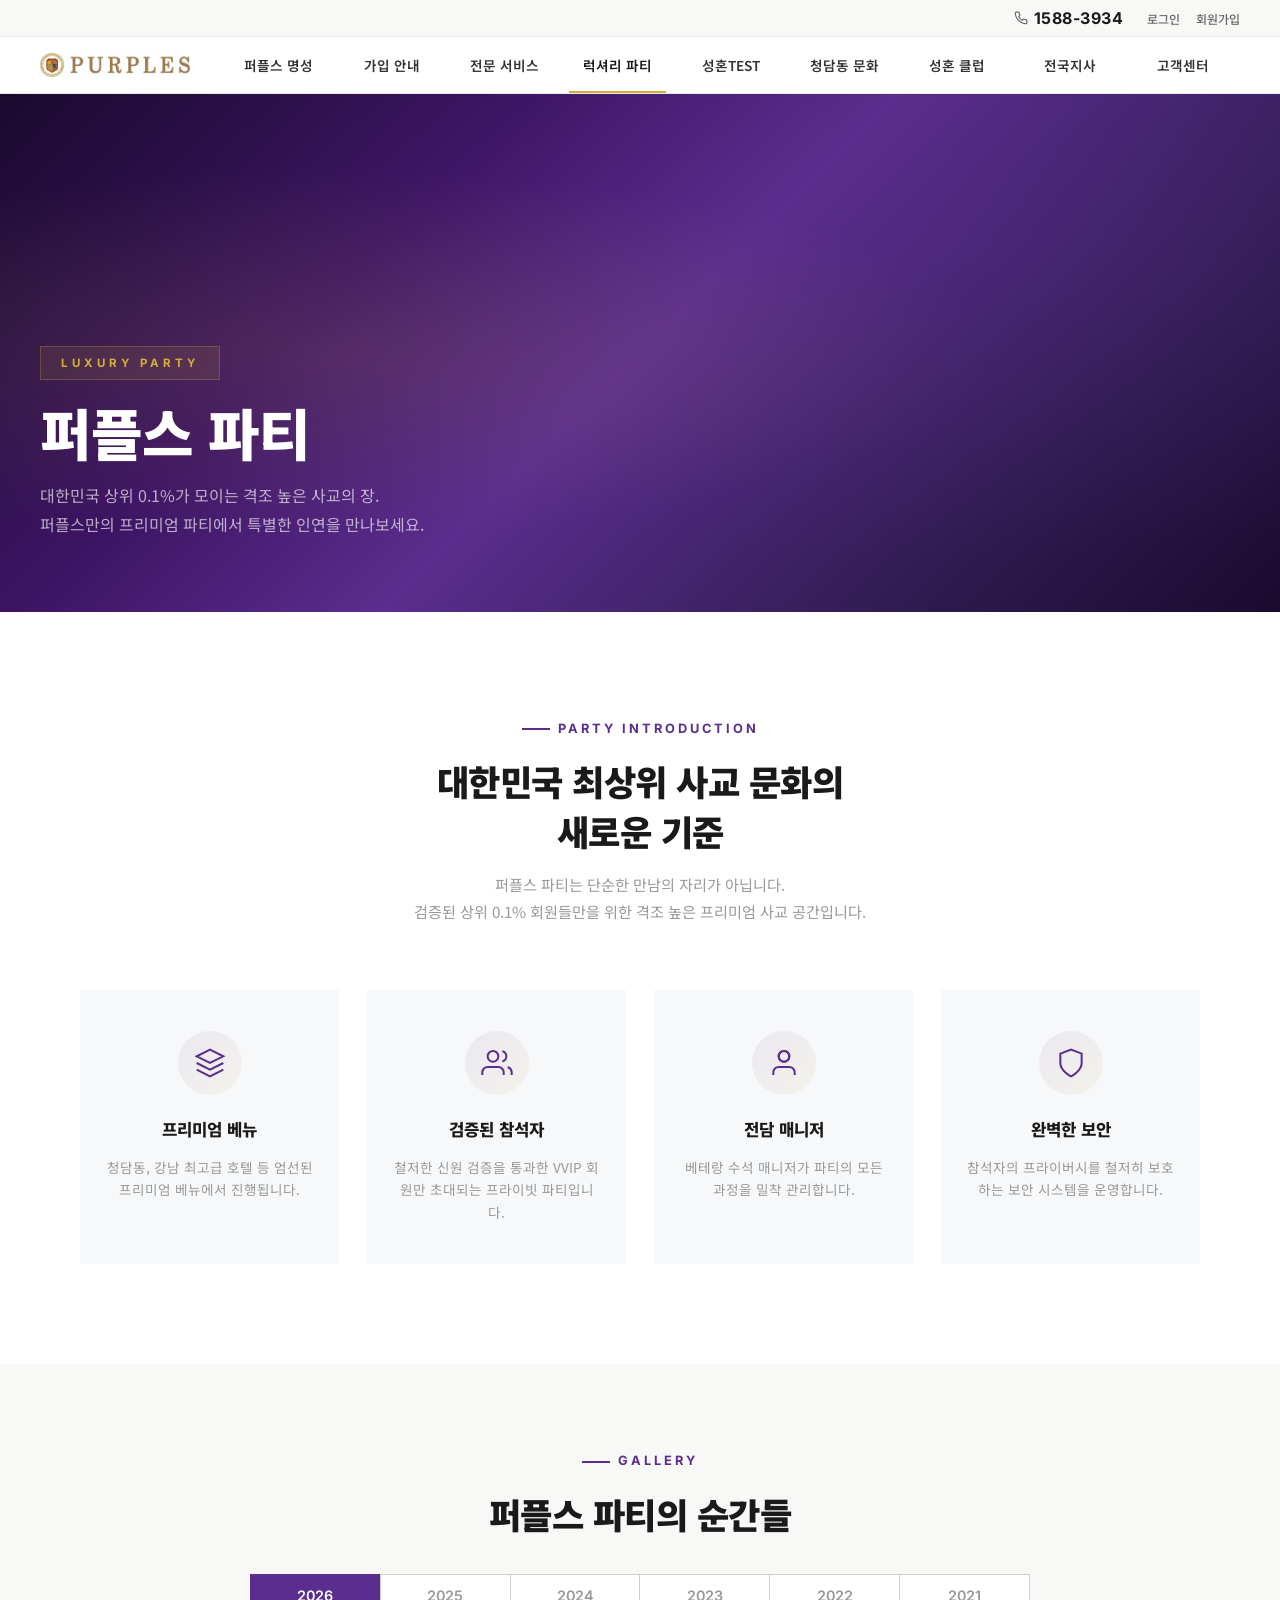
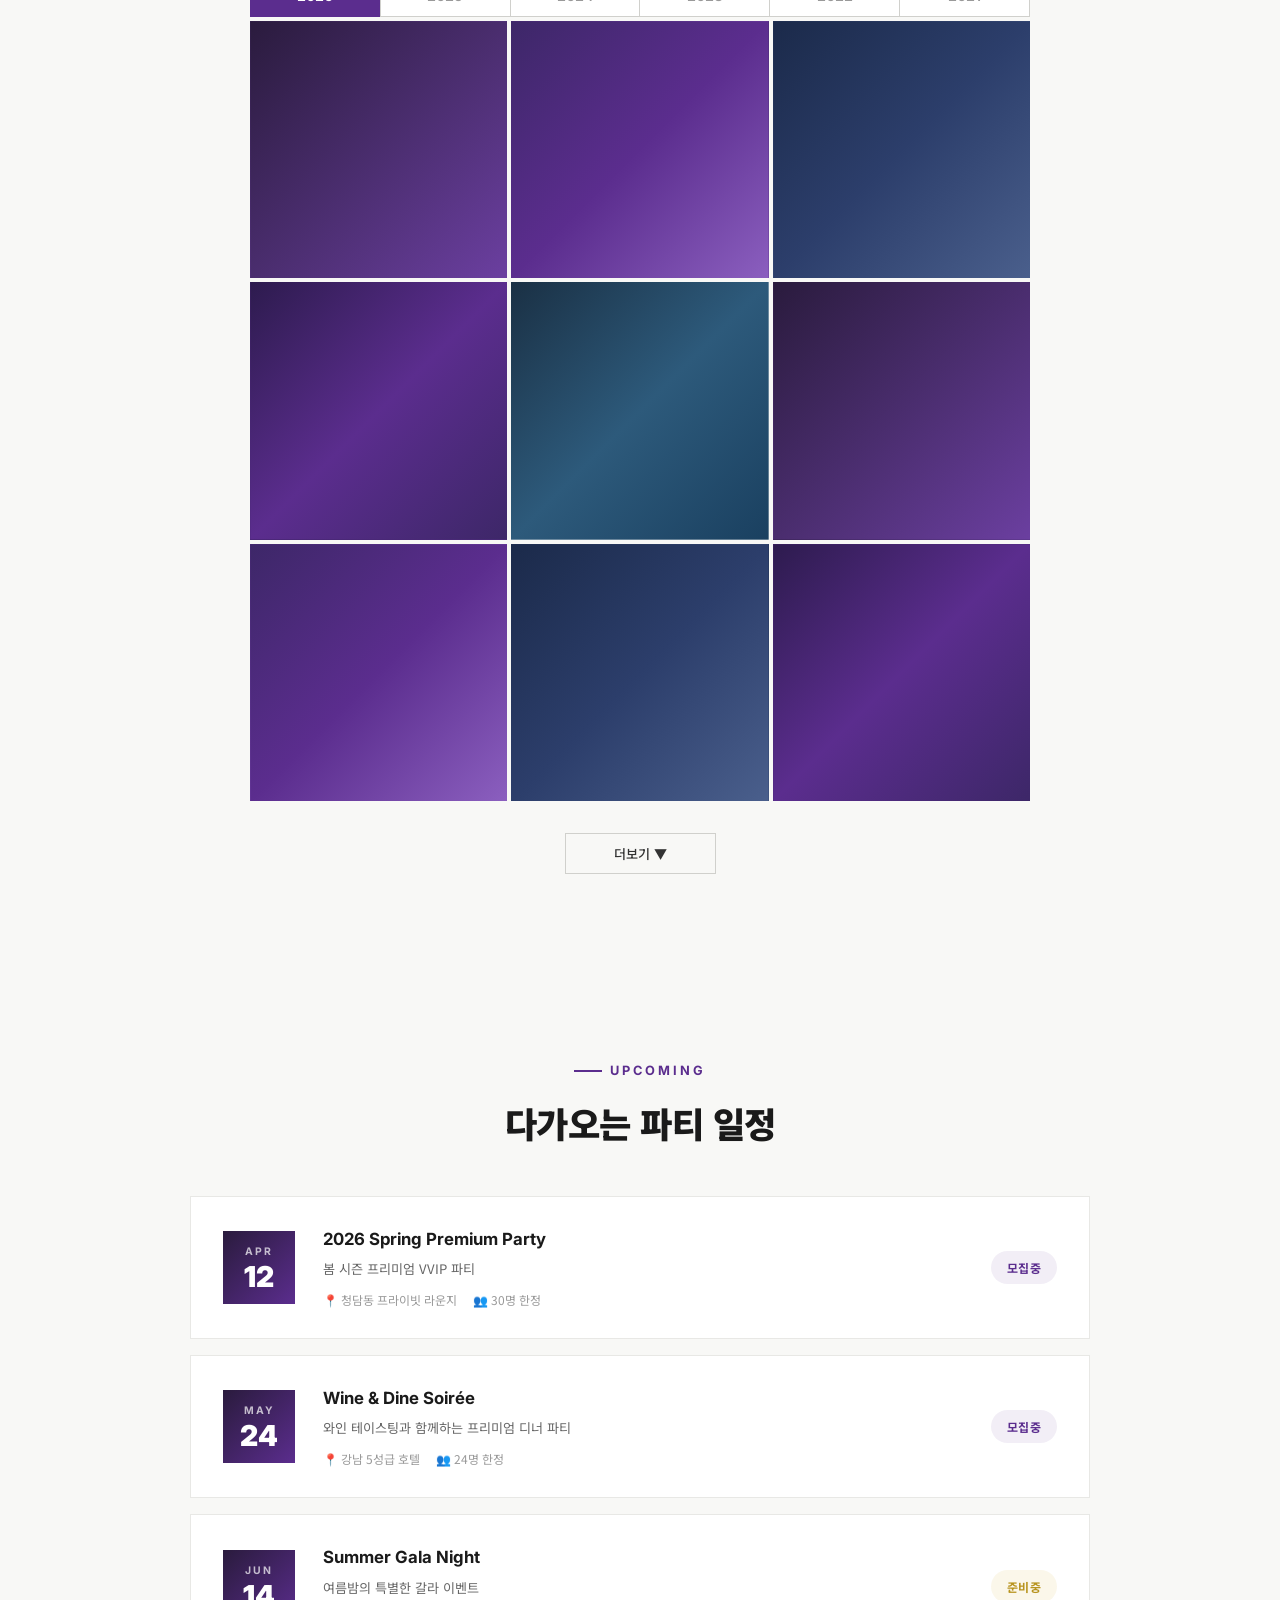
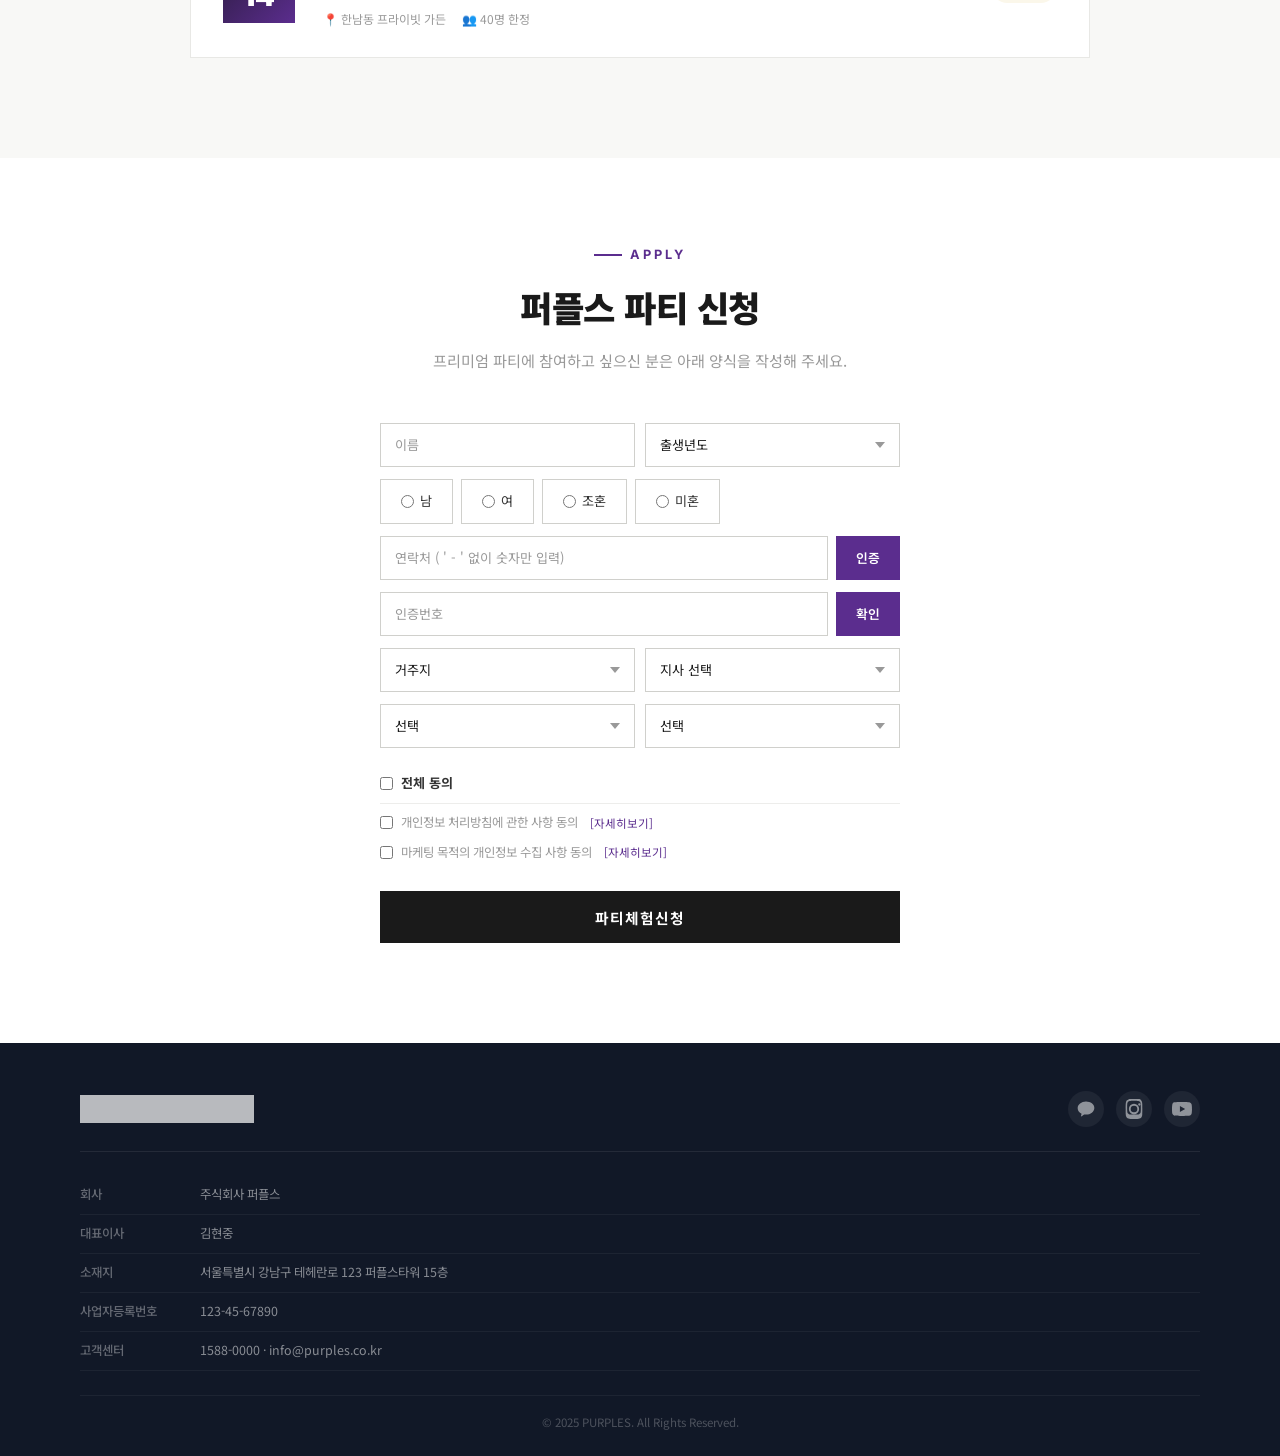
==== party.html @ 311150e6 "퍼플스 리뉴얼 1안 - 초기 업로드" ====
<!DOCTYPE html>
<html lang="ko">

<head>
    <meta charset="UTF-8">
    <meta name="viewport" content="width=device-width, initial-scale=1.0">
    <title>퍼플스 파티 | PURPLES - 대한민국 No.1 프리미엄 결혼정보회사</title>
    <meta name="description" content="대한민국 상위 0.1%를 위한 프리미엄 럭셔리 파티. 퍼플스만의 격조 높은 사교 문화를 경험하세요.">
    <link rel="preconnect" href="https://fonts.googleapis.com">
    <link rel="preconnect" href="https://fonts.gstatic.com" crossorigin>
    <link href="https://fonts.googleapis.com/css2?family=Noto+Sans+KR:wght@300;400;500;600;700;900&family=Inter:wght@300;400;500;600;700&display=swap" rel="stylesheet">
    <link rel="stylesheet" href="css/style.css">
    <link rel="stylesheet" href="css/party.css">
</head>

<body>
    <!-- ===== HEADER / GNB ===== -->
    <header class="header" id="header">
        <div class="header-util">
            <div class="header-util-inner">
                <span class="util-phone">
                    <svg width="14" height="14" viewBox="0 0 24 24" fill="none" stroke="currentColor" stroke-width="2"><path d="M22 16.92v3a2 2 0 01-2.18 2 19.79 19.79 0 01-8.63-3.07 19.5 19.5 0 01-6-6 19.79 19.79 0 01-3.07-8.67A2 2 0 014.11 2h3a2 2 0 012 1.72c.127.96.362 1.903.7 2.81a2 2 0 01-.45 2.11L8.09 9.91a16 16 0 006 6l1.27-1.27a2 2 0 012.11-.45c.907.338 1.85.573 2.81.7A2 2 0 0122 16.92z"/></svg>
                    <strong>1588-3934</strong>
                </span>
                <div class="util-links">
                    <a href="#" class="util-link">로그인</a>
                    <a href="#" class="util-link">회원가입</a>
                </div>
            </div>
        </div>
        <div class="header-main">
            <div class="header-inner">
                <a href="index.html" class="logo" id="logo">
                    <img src="images/logo_ci.jpg" alt="PURPLES" class="logo-img">
                </a>
                <nav class="gnb" id="gnb">
                    <div class="gnb-item" data-menu="fame"><button class="gnb-1depth" type="button">퍼플스 명성</button><div class="gnb-2depth"><a href="index.html" class="gnb-2depth-link">퍼플스 전통</a><a href="#" class="gnb-2depth-link">퍼플스 명예</a><a href="#" class="gnb-2depth-link">퍼플스 CEO</a><a href="#" class="gnb-2depth-link">커플러이야기</a><a href="#" class="gnb-2depth-link">퍼플스 수상</a><a href="#" class="gnb-2depth-link">퍼플스 CF</a><a href="#" class="gnb-2depth-link">미인대회 추천</a><a href="#" class="gnb-2depth-link">퍼플스 활동</a><a href="#" class="gnb-2depth-link">퍼플스 방송출연</a><a href="#" class="gnb-2depth-link">언론속 퍼플스</a></div></div>
                    <div class="gnb-item" data-menu="join"><button class="gnb-1depth" type="button">가입 안내</button><div class="gnb-2depth"><a href="#" class="gnb-2depth-link">정회원 멤버</a><a href="#" class="gnb-2depth-link">영회원 성혼 등재</a><a href="#" class="gnb-2depth-link">회원 등급</a><a href="#" class="gnb-2depth-link">나의 등급 확인하기</a><a href="#" class="gnb-2depth-link">상회원 기입비</a><a href="#" class="gnb-2depth-link">만남 수 있는 회원</a><a href="#" class="gnb-2depth-link">맞선 성공 비법</a></div></div>
                    <div class="gnb-item" data-menu="service"><button class="gnb-1depth" type="button">전문 서비스</button><div class="gnb-2depth"><a href="#" class="gnb-2depth-link">프리미티 멤버스</a><a href="#" class="gnb-2depth-link">지금별 서비스</a><a href="#" class="gnb-2depth-link">자녀결혼 프로젝트</a><a href="#" class="gnb-2depth-link">VVIP 고객 컴버스</a><a href="#" class="gnb-2depth-link">재혼성공 프로젝트</a></div></div>
                    <div class="gnb-item active" data-menu="party"><button class="gnb-1depth" type="button">럭셔리 파티</button><div class="gnb-2depth"><a href="party.html" class="gnb-2depth-link active">퍼플스 파티</a><a href="#" class="gnb-2depth-link">자유 명단</a><a href="#" class="gnb-2depth-link">신랑증인파티</a><a href="#" class="gnb-2depth-link">파티 여행</a><a href="#" class="gnb-2depth-link">신랑등인 이벤트</a><a href="#" class="gnb-2depth-link">전별리 이벤트</a></div></div>
                    <div class="gnb-item" data-menu="test"><button class="gnb-1depth" type="button">성혼TEST</button><div class="gnb-2depth"><a href="#" class="gnb-2depth-link">퍼플스 테스트</a></div></div>
                    <div class="gnb-item" data-menu="culture"><button class="gnb-1depth" type="button">청담동 문화</button><div class="gnb-2depth"><a href="#" class="gnb-2depth-link">퍼플스 TV</a><a href="#" class="gnb-2depth-link">청담동 라이프</a><a href="#" class="gnb-2depth-link">청담동 문화 Q&A</a><a href="#" class="gnb-2depth-link">채널들 이야기</a><a href="#" class="gnb-2depth-link">성혼 가이드</a><a href="#" class="gnb-2depth-link">명품의 역사</a><a href="#" class="gnb-2depth-link">High-on Style Culture</a></div></div>
                    <div class="gnb-item" data-menu="club"><button class="gnb-1depth" type="button">성혼 클럽</button><div class="gnb-2depth"><a href="#" class="gnb-2depth-link">R&D Club</a><a href="#" class="gnb-2depth-link">R&D Club 정기모임</a><a href="#" class="gnb-2depth-link">보스골프 정기모임</a><a href="#" class="gnb-2depth-link">뉴크골프 정기모임</a><a href="#" class="gnb-2depth-link">성혼이들 스토리</a></div></div>
                    <div class="gnb-item" data-menu="branch"><button class="gnb-1depth" type="button">전국지사</button><div class="gnb-2depth"><a href="#" class="gnb-2depth-link">서울 본사</a><a href="#" class="gnb-2depth-link">경기 지사</a><a href="#" class="gnb-2depth-link">각종 제휴업체</a><a href="#" class="gnb-2depth-link">부산 지사</a><a href="#" class="gnb-2depth-link">대구 지사</a><a href="#" class="gnb-2depth-link">대전 시사</a><a href="#" class="gnb-2depth-link">광주 지사</a></div></div>
                    <div class="gnb-item" data-menu="cs"><button class="gnb-1depth" type="button">고객센터</button><div class="gnb-2depth"><a href="#" class="gnb-2depth-link">고객센터</a><a href="#" class="gnb-2depth-link">공지사항</a><a href="#" class="gnb-2depth-link">결혼 문화란</a></div></div>
                </nav>
                <button class="menu-toggle" id="menuToggle" aria-label="메뉴"><span></span><span></span><span></span></button>
            </div>
            <div class="gnb-mega-bg"></div>
        </div>
        <div class="gnb-overlay" id="gnbOverlay"></div>
    </header>

    <!-- ===== HERO BANNER ===== -->
    <section class="party-hero" id="partyHero">
        <div class="party-hero-bg">
            <div class="party-hero-pattern"></div>
        </div>
        <div class="party-hero-content">
            <span class="party-hero-badge">LUXURY PARTY</span>
            <h1 class="party-hero-title">퍼플스 파티</h1>
            <p class="party-hero-desc">
                대한민국 상위 0.1%가 모이는 격조 높은 사교의 장.<br>
                퍼플스만의 프리미엄 파티에서 특별한 인연을 만나보세요.
            </p>
        </div>
    </section>

    <!-- ===== SECTION 01: 파티 소개 ===== -->
    <section class="party-intro" id="partyIntro">
        <div class="container">
            <div class="party-intro-header reveal-up">
                <span class="chapter-num">Party Introduction</span>
                <h2 class="party-section-title">대한민국 최상위 사교 문화의<br>새로운 기준</h2>
                <p class="party-section-desc">퍼플스 파티는 단순한 만남의 자리가 아닙니다.<br>검증된 상위 0.1% 회원들만을 위한 격조 높은 프리미엄 사교 공간입니다.</p>
            </div>
            <div class="party-features reveal-up">
                <div class="party-feature-card">
                    <div class="party-feature-icon">
                        <svg width="32" height="32" viewBox="0 0 24 24" fill="none" stroke="currentColor" stroke-width="1.5"><path d="M12 2L2 7l10 5 10-5-10-5zM2 17l10 5 10-5M2 12l10 5 10-5"/></svg>
                    </div>
                    <h3>프리미엄 베뉴</h3>
                    <p>청담동, 강남 최고급 호텔 등 엄선된 프리미엄 베뉴에서 진행됩니다.</p>
                </div>
                <div class="party-feature-card">
                    <div class="party-feature-icon">
                        <svg width="32" height="32" viewBox="0 0 24 24" fill="none" stroke="currentColor" stroke-width="1.5"><path d="M17 21v-2a4 4 0 00-4-4H5a4 4 0 00-4 4v2"/><circle cx="9" cy="7" r="4"/><path d="M23 21v-2a4 4 0 00-3-3.87M16 3.13a4 4 0 010 7.75"/></svg>
                    </div>
                    <h3>검증된 참석자</h3>
                    <p>철저한 신원 검증을 통과한 VVIP 회원만 초대되는 프라이빗 파티입니다.</p>
                </div>
                <div class="party-feature-card">
                    <div class="party-feature-icon">
                        <svg width="32" height="32" viewBox="0 0 24 24" fill="none" stroke="currentColor" stroke-width="1.5"><path d="M20 21v-2a4 4 0 00-4-4H8a4 4 0 00-4 4v2M12 3a4 4 0 100 8 4 4 0 000-8z"/><circle cx="12" cy="7" r="4"/></svg>
                    </div>
                    <h3>전담 매니저</h3>
                    <p>베테랑 수석 매니저가 파티의 모든 과정을 밀착 관리합니다.</p>
                </div>
                <div class="party-feature-card">
                    <div class="party-feature-icon">
                        <svg width="32" height="32" viewBox="0 0 24 24" fill="none" stroke="currentColor" stroke-width="1.5"><path d="M12 22s8-4 8-10V5l-8-3-8 3v7c0 6 8 10 8 10z"/></svg>
                    </div>
                    <h3>완벽한 보안</h3>
                    <p>참석자의 프라이버시를 철저히 보호하는 보안 시스템을 운영합니다.</p>
                </div>
            </div>
        </div>
    </section>

    <!-- ===== SECTION 02: 파티 갤러리 (Instagram Style) ===== -->
    <section class="party-gallery" id="partyGallery">
        <div class="container">
            <div class="party-gallery-header reveal-up">
                <span class="chapter-num">Gallery</span>
                <h2 class="party-section-title">퍼플스 파티의 순간들</h2>
            </div>

            <!-- 연도 탭 -->
            <div class="pty-year-tabs reveal-up" id="ptyYearTabs">
                <button class="pty-year-tab active" data-year="2026">2026</button>
                <button class="pty-year-tab" data-year="2025">2025</button>
                <button class="pty-year-tab" data-year="2024">2024</button>
                <button class="pty-year-tab" data-year="2023">2023</button>
                <button class="pty-year-tab" data-year="2022">2022</button>
                <button class="pty-year-tab" data-year="2021">2021</button>
            </div>

            <!-- 인스타그램 스타일 3x3 그리드 -->
            <div class="pty-grid reveal-up" id="ptyGrid">
                <div class="pty-grid-item" data-src="images/party/party_01.jpg">
                    <div class="pty-grid-img placeholder-img gradient-5"></div>
                    <div class="pty-grid-hover">
                        <svg width="24" height="24" viewBox="0 0 24 24" fill="none" stroke="#fff" stroke-width="2"><circle cx="11" cy="11" r="8"/><path d="M21 21l-4.35-4.35"/></svg>
                    </div>
                </div>
                <div class="pty-grid-item" data-src="images/party/party_02.jpg">
                    <div class="pty-grid-img placeholder-img gradient-3"></div>
                    <div class="pty-grid-hover">
                        <svg width="24" height="24" viewBox="0 0 24 24" fill="none" stroke="#fff" stroke-width="2"><circle cx="11" cy="11" r="8"/><path d="M21 21l-4.35-4.35"/></svg>
                    </div>
                </div>
                <div class="pty-grid-item" data-src="images/party/party_03.jpg">
                    <div class="pty-grid-img placeholder-img gradient-4"></div>
                    <div class="pty-grid-hover">
                        <svg width="24" height="24" viewBox="0 0 24 24" fill="none" stroke="#fff" stroke-width="2"><circle cx="11" cy="11" r="8"/><path d="M21 21l-4.35-4.35"/></svg>
                    </div>
                </div>
                <div class="pty-grid-item" data-src="images/party/party_04.jpg">
                    <div class="pty-grid-img placeholder-img gradient-7"></div>
                    <div class="pty-grid-hover">
                        <svg width="24" height="24" viewBox="0 0 24 24" fill="none" stroke="#fff" stroke-width="2"><circle cx="11" cy="11" r="8"/><path d="M21 21l-4.35-4.35"/></svg>
                    </div>
                </div>
                <div class="pty-grid-item" data-src="images/party/party_05.jpg">
                    <div class="pty-grid-img placeholder-img gradient-6"></div>
                    <div class="pty-grid-hover">
                        <svg width="24" height="24" viewBox="0 0 24 24" fill="none" stroke="#fff" stroke-width="2"><circle cx="11" cy="11" r="8"/><path d="M21 21l-4.35-4.35"/></svg>
                    </div>
                </div>
                <div class="pty-grid-item" data-src="images/party/party_06.jpg">
                    <div class="pty-grid-img placeholder-img gradient-5"></div>
                    <div class="pty-grid-hover">
                        <svg width="24" height="24" viewBox="0 0 24 24" fill="none" stroke="#fff" stroke-width="2"><circle cx="11" cy="11" r="8"/><path d="M21 21l-4.35-4.35"/></svg>
                    </div>
                </div>
                <div class="pty-grid-item" data-src="images/party/party_07.jpg">
                    <div class="pty-grid-img placeholder-img gradient-3"></div>
                    <div class="pty-grid-hover">
                        <svg width="24" height="24" viewBox="0 0 24 24" fill="none" stroke="#fff" stroke-width="2"><circle cx="11" cy="11" r="8"/><path d="M21 21l-4.35-4.35"/></svg>
                    </div>
                </div>
                <div class="pty-grid-item" data-src="images/party/party_08.jpg">
                    <div class="pty-grid-img placeholder-img gradient-4"></div>
                    <div class="pty-grid-hover">
                        <svg width="24" height="24" viewBox="0 0 24 24" fill="none" stroke="#fff" stroke-width="2"><circle cx="11" cy="11" r="8"/><path d="M21 21l-4.35-4.35"/></svg>
                    </div>
                </div>
                <div class="pty-grid-item" data-src="images/party/party_09.jpg">
                    <div class="pty-grid-img placeholder-img gradient-7"></div>
                    <div class="pty-grid-hover">
                        <svg width="24" height="24" viewBox="0 0 24 24" fill="none" stroke="#fff" stroke-width="2"><circle cx="11" cy="11" r="8"/><path d="M21 21l-4.35-4.35"/></svg>
                    </div>
                </div>
            </div>

            <!-- 더보기 버튼 -->
            <div class="pty-more-wrap reveal-up">
                <button class="pty-more-btn" id="ptyMoreBtn">더보기 ▼</button>
            </div>
        </div>
    </section>

    <!-- ===== 이미지 모달 ===== -->
    <div class="pty-modal" id="ptyModal">
        <button class="pty-modal-close" id="ptyModalClose">&times;</button>
        <button class="pty-modal-prev" id="ptyModalPrev">&#10094;</button>
        <button class="pty-modal-next" id="ptyModalNext">&#10095;</button>
        <div class="pty-modal-content">
            <div class="pty-modal-img-wrap">
                <div class="pty-modal-img" id="ptyModalImg"></div>
            </div>
        </div>
    </div>

    <!-- ===== SECTION 03: 파티 스케줄 ===== -->
    <section class="party-schedule" id="partySchedule">
        <div class="container">
            <div class="party-schedule-header reveal-up">
                <span class="chapter-num">Upcoming</span>
                <h2 class="party-section-title">다가오는 파티 일정</h2>
            </div>
            <div class="party-schedule-cards reveal-up">
                <div class="party-schedule-card">
                    <div class="party-schedule-date"><span class="party-date-month">APR</span><span class="party-date-day">12</span></div>
                    <div class="party-schedule-info"><h3>2026 Spring Premium Party</h3><p>봄 시즌 프리미엄 VVIP 파티</p><div class="party-schedule-meta"><span>📍 청담동 프라이빗 라운지</span><span>👥 30명 한정</span></div></div>
                    <span class="party-schedule-status upcoming">모집중</span>
                </div>
                <div class="party-schedule-card">
                    <div class="party-schedule-date"><span class="party-date-month">MAY</span><span class="party-date-day">24</span></div>
                    <div class="party-schedule-info"><h3>Wine & Dine Soirée</h3><p>와인 테이스팅과 함께하는 프리미엄 디너 파티</p><div class="party-schedule-meta"><span>📍 강남 5성급 호텔</span><span>👥 24명 한정</span></div></div>
                    <span class="party-schedule-status upcoming">모집중</span>
                </div>
                <div class="party-schedule-card">
                    <div class="party-schedule-date"><span class="party-date-month">JUN</span><span class="party-date-day">14</span></div>
                    <div class="party-schedule-info"><h3>Summer Gala Night</h3><p>여름밤의 특별한 갈라 이벤트</p><div class="party-schedule-meta"><span>📍 한남동 프라이빗 가든</span><span>👥 40명 한정</span></div></div>
                    <span class="party-schedule-status preparing">준비중</span>
                </div>
            </div>
        </div>
    </section>

    <!-- ===== SECTION 04: 퍼플스 파티 신청 ===== -->
    <section class="pty-form-section" id="partyApply">
        <div class="container">
            <div class="pty-form-header reveal-up">
                <span class="chapter-num">Apply</span>
                <h2 class="party-section-title">퍼플스 파티 신청</h2>
                <p class="party-section-desc">프리미엄 파티에 참여하고 싶으신 분은 아래 양식을 작성해 주세요.</p>
            </div>
            <div class="pty-form-wrap reveal-up">
                <form class="pty-form" id="partyApplyForm" onsubmit="return false;">
                    <div class="pty-form-row two-col">
                        <input type="text" placeholder="이름" class="pty-input">
                        <select class="pty-select">
                            <option>출생년도</option>
                            <option>1970</option><option>1975</option><option>1980</option>
                            <option>1985</option><option>1990</option><option>1995</option><option>2000</option>
                        </select>
                    </div>
                    <div class="pty-form-row gender-row">
                        <label class="pty-radio-label"><input type="radio" name="gender" value="남"><span>남</span></label>
                        <label class="pty-radio-label"><input type="radio" name="gender" value="여"><span>여</span></label>
                        <label class="pty-radio-label"><input type="radio" name="gender" value="조혼"><span>조혼</span></label>
                        <label class="pty-radio-label"><input type="radio" name="gender" value="미혼"><span>미혼</span></label>
                    </div>
                    <div class="pty-form-row verify-row">
                        <input type="tel" placeholder="연락처 ( ' - ' 없이 숫자만 입력)" class="pty-input flex-1">
                        <button type="button" class="pty-verify-btn">인증</button>
                    </div>
                    <div class="pty-form-row verify-row">
                        <input type="text" placeholder="인증번호" class="pty-input flex-1">
                        <button type="button" class="pty-verify-btn">확인</button>
                    </div>
                    <div class="pty-form-row two-col">
                        <select class="pty-select"><option>거주지</option><option>서울</option><option>경기</option><option>인천</option><option>부산</option><option>대구</option><option>광주</option><option>대전</option></select>
                        <select class="pty-select"><option>지사 선택</option><option>서울 본사</option><option>경기 지사</option><option>부산 지사</option><option>대구 지사</option></select>
                    </div>
                    <div class="pty-form-row two-col">
                        <select class="pty-select"><option>선택</option></select>
                        <select class="pty-select"><option>선택</option></select>
                    </div>
                    <div class="pty-form-agree">
                        <label class="pty-checkbox-label main"><input type="checkbox" id="agreeAll"><span>전체 동의</span></label>
                        <label class="pty-checkbox-label sub"><input type="checkbox"><span>개인정보 처리방침에 관한 사항 동의</span><a href="#">[자세히보기]</a></label>
                        <label class="pty-checkbox-label sub"><input type="checkbox"><span>마케팅 목적의 개인정보 수집 사항 동의</span><a href="#">[자세히보기]</a></label>
                    </div>
                    <button type="submit" class="pty-submit-btn">파티체험신청</button>
                </form>
            </div>
        </div>
    </section>

    <!-- ===== FOOTER ===== -->
    <footer class="footer" id="footer">
        <div class="container">
            <div class="footer-top">
                <div class="footer-logo"><img src="images/logo_ci.jpg" alt="PURPLES" class="footer-logo-img"></div>
                <div class="footer-social">
                    <a href="#" aria-label="카카오톡"><svg viewBox="0 0 24 24" fill="currentColor" width="20" height="20"><path d="M12 3C6.5 3 2 6.6 2 11c0 2.8 1.9 5.3 4.7 6.7-.2.7-.7 2.7-.8 3.1 0 0 0 .1.1.1s.1 0 .2 0c.2 0 2.6-1.7 3.6-2.4.7.1 1.4.2 2.2.2 5.5 0 10-3.6 10-8S17.5 3 12 3z"/></svg></a>
                    <a href="#" aria-label="인스타그램"><svg viewBox="0 0 24 24" fill="currentColor" width="20" height="20"><path d="M12 2.2c2.7 0 3 0 4.1.1 1 0 1.5.2 1.9.3.5.2.8.4 1.1.7.3.3.5.7.7 1.1.1.4.3.9.3 1.9 0 1.1.1 1.4.1 4.1s0 3-.1 4.1c0 1-.2 1.5-.3 1.9-.2.5-.4.8-.7 1.1-.3.3-.7.5-1.1.7-.4.1-.9.3-1.9.3-1.1 0-1.4.1-4.1.1s-3 0-4.1-.1c-1 0-1.5-.2-1.9-.3-.5-.2-.8-.4-1.1-.7-.3-.3-.5-.7-.7-1.1-.1-.4-.3-.9-.3-1.9 0-1.1-.1-1.4-.1-4.1s0-3 .1-4.1c0-1 .2-1.5.3-1.9.2-.5.4-.8.7-1.1.3-.3.7-.5 1.1-.7.4-.1.9-.3 1.9-.3 1.1 0 1.4-.1 4.1-.1M12 0C9.3 0 8.9 0 7.8.1 6.7.1 5.9.3 5.3.5 4.6.8 4 1.1 3.5 1.5 3 2 2.7 2.6 2.5 3.3c-.2.7-.4 1.4-.4 2.5C2 6.9 2 7.3 2 12s0 5.1.1 6.2c0 1.1.2 1.9.4 2.5.3.7.5 1.3 1 1.8s1.1.8 1.8 1c.7.2 1.4.4 2.5.4C8.9 24 9.3 24 12 24s3.1 0 4.2-.1c1.1 0 1.9-.2 2.5-.4.7-.3 1.3-.5 1.8-1s.8-1.1 1-1.8c.2-.7.4-1.4.4-2.5 0-1.1.1-1.5.1-6.2s0-5.1-.1-6.2c0-1.1-.2-1.9-.4-2.5-.3-.7-.5-1.3-1-1.8S20.4.8 19.7.5c-.7-.2-1.4-.4-2.5-.4C16.1 0 15.7 0 12 0zm0 5.8a6.2 6.2 0 100 12.4 6.2 6.2 0 000-12.4zM12 16a4 4 0 110-8 4 4 0 010 8zm6.4-10.8a1.4 1.4 0 100 2.8 1.4 1.4 0 000-2.8z"/></svg></a>
                    <a href="#" aria-label="유튜브"><svg viewBox="0 0 24 24" fill="currentColor" width="20" height="20"><path d="M23.5 6.2c-.3-1-1-1.8-2-2.1C19.6 3.5 12 3.5 12 3.5s-7.6 0-9.5.5c-1 .3-1.8 1.1-2 2.1C0 8.1 0 12 0 12s0 3.9.5 5.8c.3 1 1 1.8 2 2.1 1.9.5 9.5.5 9.5.5s7.6 0 9.5-.5c1-.3 1.8-1.1 2-2.1.5-1.9.5-5.8.5-5.8s0-3.9-.5-5.8zM9.5 15.6V8.4l6.3 3.6-6.3 3.6z"/></svg></a>
                </div>
            </div>
            <div class="footer-table">
                <table><tbody>
                    <tr><th>회사</th><td>주식회사 퍼플스</td></tr>
                    <tr><th>대표이사</th><td>김현중</td></tr>
                    <tr><th>소재지</th><td>서울특별시 강남구 테헤란로 123 퍼플스타워 15층</td></tr>
                    <tr><th>사업자등록번호</th><td>123-45-67890</td></tr>
                    <tr><th>고객센터</th><td>1588-0000 · info@purples.co.kr</td></tr>
                </tbody></table>
            </div>
            <div class="footer-copy"><p>&copy; 2025 PURPLES. All Rights Reserved.</p></div>
        </div>
    </footer>

    <script src="js/main.js"></script>
    <script>
        /* === 연도 탭 전환 === */
        document.querySelectorAll('.pty-year-tab').forEach(tab => {
            tab.addEventListener('click', () => {
                document.querySelectorAll('.pty-year-tab').forEach(t => t.classList.remove('active'));
                tab.classList.add('active');
            });
        });

        /* === 이미지 모달 === */
        const modal = document.getElementById('ptyModal');
        const modalImg = document.getElementById('ptyModalImg');
        const gridItems = document.querySelectorAll('.pty-grid-item');
        let currentIndex = 0;

        // 클릭 → 모달 열기
        gridItems.forEach((item, idx) => {
            item.addEventListener('click', () => {
                currentIndex = idx;
                openModal(item);
            });
        });

        function openModal(item) {
            const imgEl = item.querySelector('.pty-grid-img');
            const computedBg = getComputedStyle(imgEl).background;
            modalImg.style.background = computedBg;
            modalImg.style.backgroundSize = 'cover';
            modalImg.style.backgroundPosition = 'center';
            modal.classList.add('active');
            document.body.style.overflow = 'hidden';
        }

        // 닫기
        document.getElementById('ptyModalClose').addEventListener('click', closeModal);
        modal.addEventListener('click', (e) => {
            if (e.target === modal) closeModal();
        });

        function closeModal() {
            modal.classList.remove('active');
            document.body.style.overflow = '';
        }

        // 이전/다음
        document.getElementById('ptyModalPrev').addEventListener('click', (e) => {
            e.stopPropagation();
            currentIndex = (currentIndex - 1 + gridItems.length) % gridItems.length;
            openModal(gridItems[currentIndex]);
        });

        document.getElementById('ptyModalNext').addEventListener('click', (e) => {
            e.stopPropagation();
            currentIndex = (currentIndex + 1) % gridItems.length;
            openModal(gridItems[currentIndex]);
        });

        // 키보드
        document.addEventListener('keydown', (e) => {
            if (!modal.classList.contains('active')) return;
            if (e.key === 'Escape') closeModal();
            if (e.key === 'ArrowLeft') { currentIndex = (currentIndex - 1 + gridItems.length) % gridItems.length; openModal(gridItems[currentIndex]); }
            if (e.key === 'ArrowRight') { currentIndex = (currentIndex + 1) % gridItems.length; openModal(gridItems[currentIndex]); }
        });

        /* === 전체 동의 체크박스 === */
        const agreeAll = document.getElementById('agreeAll');
        if (agreeAll) {
            agreeAll.addEventListener('change', () => {
                document.querySelectorAll('.pty-form-agree .sub input[type="checkbox"]').forEach(cb => {
                    cb.checked = agreeAll.checked;
                });
            });
        }
    </script>
</body>

</html>
---- css/style.css ----
/* ===================================
   PURPLES TRADITION - CHAPTER STYLE
   경동나비엔 스타일 기업 소개 레이아웃
   =================================== */

/* === RESET & BASE === */
*, *::before, *::after {
    margin: 0;
    padding: 0;
    box-sizing: border-box;
}

:root {
    --navy: #1B2A4A;
    --navy-light: #2C3E6B;
    --purple-dark: #2A1B3D;
    --purple-main: #5B2D8E;
    --purple-mid: #7B4FAF;
    --purple-light: #A97FCF;

    --gold-dark: #B8941F;
    --gold: #D4AF37;
    --gold-light: #F5E6A3;
    --gold-pale: #FDF8E8;

    --dark: #1A1A1A;
    --text: #333333;
    --text-light: #666666;
    --text-muted: #999999;
    --border: #E5E5E5;
    --bg-alt: #F7F8FA;
    --white: #FFFFFF;

    --font: 'Noto Sans KR', -apple-system, BlinkMacSystemFont, sans-serif;
    --font-en: 'Inter', sans-serif;

    --max-w: 1200px;
    --pad: 40px;

    --ease: cubic-bezier(0.25, 0.46, 0.45, 0.94);
    --ease-spring: cubic-bezier(0.34, 1.56, 0.64, 1);
}

html {
    scroll-behavior: smooth;
    font-size: 16px;
}

body {
    font-family: var(--font);
    color: var(--text);
    background: var(--white);
    line-height: 1.75;
    overflow-x: hidden;
    -webkit-font-smoothing: antialiased;
}

a { text-decoration: none; color: inherit; }
img { max-width: 100%; display: block; }

.container {
    max-width: var(--max-w);
    margin: 0 auto;
    padding: 0 var(--pad);
}

/* === HEADER === */
.header {
    position: fixed;
    top: 0; left: 0; right: 0;
    z-index: 1000;
    transition: box-shadow 0.3s ease;
}

.header.scrolled {
    box-shadow: 0 2px 20px rgba(0,0,0,0.12);
}

/* 유틸리티 바 */
.header-util {
    background: #F8F8F6;
    border-bottom: 1px solid #EDEDEB;
}

.header-util-inner {
    max-width: 1280px;
    margin: 0 auto;
    padding: 0 var(--pad);
    display: flex;
    align-items: center;
    justify-content: flex-end;
    height: 36px;
    gap: 24px;
}

.util-phone {
    display: flex;
    align-items: center;
    gap: 6px;
    font-size: 0.78rem;
    color: var(--text-light);
}

.util-phone strong {
    font-family: var(--font-en);
    font-size: 1rem;
    font-weight: 700;
    color: var(--dark);
    letter-spacing: 0.5px;
}

.util-links {
    display: flex;
    gap: 16px;
}

.util-link {
    font-size: 0.75rem;
    font-weight: 500;
    color: var(--text-light);
    transition: color 0.2s ease;
    padding: 2px 0;
}

.util-link:hover {
    color: var(--dark);
}

/* 메인 GNB 바 */
.header-main {
    background: var(--white);
    border-bottom: 1px solid #E8E8E5;
    position: relative;
}

.header-inner {
    max-width: 1280px;
    margin: 0 auto;
    padding: 0 var(--pad);
    display: flex;
    align-items: center;
    height: 56px;
    gap: 32px;
}

.logo {
    display: flex;
    align-items: center;
    flex-shrink: 0;
}

.logo-img {
    width: 150px;
    max-width: 150px;
    height: auto;
    max-height: 40px;
    object-fit: contain;
}

/* GNB 1depth */
.gnb {
    display: flex;
    align-items: center;
    gap: 0;
    flex: 1;
}

.gnb-item {
    position: relative;
    flex: 1;
    min-width: 0;
}

.gnb-1depth {
    background: none;
    border: none;
    font-family: var(--font);
    font-size: 0.85rem;
    font-weight: 600;
    color: var(--text);
    padding: 0 8px;
    height: 56px;
    width: 100%;
    display: flex;
    align-items: center;
    justify-content: center;
    cursor: pointer;
    transition: color 0.25s ease, background 0.25s ease;
    white-space: nowrap;
    position: relative;
}

.gnb-1depth::after {
    content: '';
    position: absolute;
    bottom: 0;
    left: 8px;
    right: 8px;
    height: 2px;
    background: var(--gold);
    transform: scaleX(0);
    transform-origin: center;
    transition: transform 0.3s ease;
}

.gnb-item:hover .gnb-1depth,
.gnb-item.active .gnb-1depth {
    color: var(--dark);
}

.gnb-item:hover .gnb-1depth::after,
.gnb-item.active .gnb-1depth::after {
    transform: scaleX(1);
}

/* GNB 2depth 메가 메뉴 */
.gnb-2depth {
    position: absolute;
    top: 56px;
    left: 0;
    right: 0;
    background: transparent;
    padding: 20px 8px 16px;
    opacity: 0;
    visibility: hidden;
    transform: translateY(-4px);
    transition: opacity 0.25s ease, transform 0.25s ease, visibility 0.25s ease;
    z-index: 100;
}

/* 전체 메가 메뉴 패널 배경 */
.gnb-mega-bg {
    position: absolute;
    top: 56px;
    left: 0;
    right: 0;
    height: 0;
    background: var(--white);
    border-top: 1px solid #E8E8E5;
    border-bottom: 1px solid #E8E8E5;
    box-shadow: 0 8px 32px rgba(0,0,0,0.06);
    opacity: 0;
    visibility: hidden;
    transition: opacity 0.3s ease, visibility 0.3s ease;
    z-index: 50;
}

/* GNB 전체 열림 */
.header.gnb-open .gnb-mega-bg {
    opacity: 1;
    visibility: visible;
    height: 340px;
}

.header.gnb-open .gnb-2depth {
    opacity: 1;
    visibility: visible;
    transform: translateY(0);
}

.gnb-2depth-link {
    display: block;
    padding: 5px 0;
    font-size: 0.78rem;
    font-weight: 400;
    color: var(--text-light);
    transition: color 0.2s ease;
    white-space: nowrap;
    line-height: 1.6;
    text-align: left;
}

.gnb-2depth-link:hover {
    color: var(--dark);
}

.gnb-2depth-link.active {
    color: var(--purple-main);
    font-weight: 600;
}

/* GNB 오버레이 */
.gnb-overlay {
    position: fixed;
    top: 0;
    left: 0;
    right: 0;
    bottom: 0;
    background: rgba(0,0,0,0.2);
    opacity: 0;
    visibility: hidden;
    transition: opacity 0.3s ease, visibility 0.3s ease;
    z-index: -1;
}

.gnb-overlay.active {
    opacity: 1;
    visibility: visible;
}

/* 메뉴 토글 (모바일) */
.menu-toggle {
    display: none;
    background: none;
    border: none;
    cursor: pointer;
    flex-direction: column;
    gap: 5px;
    padding: 5px;
    margin-left: auto;
}

.menu-toggle span {
    display: block;
    width: 22px; height: 2px;
    background: var(--dark);
    border-radius: 1px;
    transition: transform 0.3s ease, opacity 0.3s ease;
}

.menu-toggle.open span:nth-child(1) {
    transform: rotate(45deg) translate(5px, 5px);
}
.menu-toggle.open span:nth-child(2) {
    opacity: 0;
}
.menu-toggle.open span:nth-child(3) {
    transform: rotate(-45deg) translate(5px, -5px);
}

/* === HERO === */
.hero {
    position: relative;
    height: 480px;
    margin-top: 92px;
    overflow: hidden;
    display: flex;
    align-items: flex-end;
}

.hero-bg {
    position: absolute;
    inset: 0;
    background: linear-gradient(135deg, #1a2744 0%, #2d1b4e 30%, #3d2768 50%, #2a3d5f 100%);
}

.hero-pattern {
    position: absolute;
    inset: 0;
    background:
        radial-gradient(ellipse at 30% 40%, rgba(91,45,142,0.3) 0%, transparent 60%),
        radial-gradient(ellipse at 70% 60%, rgba(212,175,55,0.08) 0%, transparent 50%);
}

.hero-pattern::before {
    content: '';
    position: absolute;
    inset: 0;
    background-image:
        linear-gradient(rgba(255,255,255,0.03) 1px, transparent 1px),
        linear-gradient(90deg, rgba(255,255,255,0.03) 1px, transparent 1px);
    background-size: 60px 60px;
}

.hero-content {
    position: relative;
    z-index: 2;
    padding: 0 var(--pad) 60px;
    max-width: var(--max-w);
    margin: 0 auto;
    width: 100%;
}

.hero-title {
    font-size: 3rem;
    font-weight: 900;
    color: var(--white);
    letter-spacing: -1px;
    margin-bottom: 16px;
    line-height: 1.2;
}

.hero-desc {
    font-size: 1rem;
    color: rgba(255,255,255,0.7);
    line-height: 1.8;
    margin-bottom: 24px;
    max-width: 500px;
}

.hero-tags {
    display: flex;
    gap: 10px;
    flex-wrap: wrap;
}

.hero-tag {
    display: inline-block;
    padding: 6px 16px;
    background: rgba(255,255,255,0.1);
    border: 1px solid rgba(255,255,255,0.2);
    border-radius: 20px;
    font-size: 0.8rem;
    color: rgba(255,255,255,0.85);
    font-weight: 500;
    backdrop-filter: blur(4px);
}

/* === CHAPTER SECTIONS === */
.chapter {
    padding: 100px 0;
    background: var(--white);
}

.chapter-alt {
    background: var(--bg-alt);
}

.chapter-row {
    display: grid;
    grid-template-columns: 1fr 1fr;
    gap: 80px;
    align-items: flex-end;
}

.chapter-row.reverse {
    direction: rtl;
}

.chapter-row.reverse > * {
    direction: ltr;
}

.chapter-num {
    display: inline-block;
    font-family: var(--font-en);
    font-size: 0.8rem;
    font-weight: 700;
    color: var(--purple-main);
    letter-spacing: 3px;
    text-transform: uppercase;
    margin-bottom: 16px;
    position: relative;
    padding-left: 36px;
}

.chapter-num::before {
    content: '';
    position: absolute;
    left: 0;
    top: 50%;
    width: 28px;
    height: 2px;
    background: var(--purple-main);
    transform: translateY(-50%);
}

.chapter-title {
    font-size: 1.85rem;
    font-weight: 800;
    color: var(--dark);
    line-height: 1.5;
    margin-bottom: 20px;
    letter-spacing: -0.5px;
}

.chapter-desc {
    font-size: 0.95rem;
    color: var(--text-light);
    line-height: 1.85;
    margin-bottom: 32px;
}

/* === IMAGE FRAMES === */
.img-frame {
    border-radius: 0;
    overflow: hidden;
    box-shadow: 0 16px 48px rgba(0,0,0,0.1);
    transition: transform 0.6s var(--ease), box-shadow 0.6s var(--ease);
}

.img-frame:hover {
    transform: translateY(-6px);
    box-shadow: 0 24px 60px rgba(0,0,0,0.15);
}

.placeholder-img {
    width: 100%;
    aspect-ratio: 4 / 3;
    display: flex;
    align-items: center;
    justify-content: center;
}

.placeholder-content {
    width: 65%;
    height: 65%;
}

.placeholder-content svg {
    width: 100%;
    height: 100%;
}

.gradient-1 { background: linear-gradient(135deg, #2A1B3D, #5B2D8E, #7B4FAF); }
.gradient-2 { background: linear-gradient(135deg, #1a2744, #2d4a7b, #3d6ba3); }
.gradient-3 { background: linear-gradient(135deg, #3d2768, #5B2D8E, #8B5FBF); }
.gradient-4 { background: linear-gradient(135deg, #1B2A4A, #2C3E6B, #4A5F8C); }
.gradient-5 { background: linear-gradient(135deg, #2A1B3D, #4A2D6E, #6B3FA0); }
.gradient-6 { background: linear-gradient(135deg, #1a3044, #2d5a7b, #1a4060); }
.gradient-7 { background: linear-gradient(135deg, #2d1b4e, #5B2D8E, #3d2768); }

/* === CHAPTER 01 FULLWIDTH === */
.chapter-fullwidth {
    padding: 80px 0;
    background: var(--white);
}

.ch01-header {
    text-align: center;
    margin-bottom: 60px;
}

.ch01-title {
    font-size: 2.225rem;
    font-weight: 900;
    color: var(--dark);
    letter-spacing: -0.5px;
    margin-bottom: 12px;
    line-height: 1.4;
}

.ch01-subtitle {
    font-size: 1.275rem;
    color: var(--text-muted);
    line-height: 1.7;
}

.ch01-cards {
    display: grid;
    grid-template-columns: repeat(4, 1fr);
    gap: 32px;
}

.ch01-card {
    text-align: center;
    padding: 0 8px;
}

.ch01-category {
    display: block;
    font-size: 0.85rem;
    font-weight: 700;
    color: var(--dark);
    margin-bottom: 20px;
    letter-spacing: 0.5px;
}

.ch01-img {
    width: 100%;
    aspect-ratio: 1 / 1;
    max-width: 220px;
    margin: 0 auto 24px;
    background: #F0F0F0;
    border-radius: 0;
    overflow: hidden;
    display: flex;
    align-items: center;
    justify-content: center;
    position: relative;
    border: 1px solid #E5E5E5;
}

.ch01-img img {
    width: 100%;
    height: 100%;
    object-fit: cover;
}

.ch01-img-label {
    position: absolute;
    color: var(--text-muted);
    font-size: 0.82rem;
    font-weight: 500;
    pointer-events: none;
}

.ch01-number {
    margin-bottom: 16px;
    line-height: 1;
}

.ch01-number .count {
    font-family: var(--font-en);
    font-size: 53px;
    font-weight: 800;
    color: var(--dark);
    letter-spacing: -1px;
}

.ch01-unit {
    font-family: var(--font);
    font-size: 1.2rem;
    font-weight: 600;
    color: var(--dark);
    margin-left: 2px;
}

.ch01-desc {
    font-size: 0.925rem;
    color: var(--text-light);
    line-height: 1.7;
    min-height: calc(0.925rem * 1.7 * 3);
}

/* === STAT GRID (legacy) === */
.stat-grid {
    display: grid;
    grid-template-columns: 1fr 1fr;
    gap: 20px;
}

.stat-item {
    padding: 20px;
    background: var(--bg-alt);
    border-radius: 12px;
    border-left: 3px solid var(--purple-main);
    transition: transform 0.3s var(--ease), background 0.3s ease;
}

.stat-item:hover {
    transform: translateX(4px);
    background: var(--white);
    box-shadow: 0 4px 16px rgba(0,0,0,0.06);
}

.stat-number {
    display: block;
    margin-bottom: 4px;
}

.stat-number .count {
    font-family: var(--font-en);
    font-size: 53px;
    font-weight: 700;
    color: var(--dark);
}

.stat-unit {
    font-size: 1rem;
    font-weight: 600;
    color: var(--dark);
    margin-left: 2px;
}

.stat-label {
    font-size: 0.78rem;
    color: var(--text-muted);
    letter-spacing: 0.5px;
}

/* === TIMELINE COMPACT (legacy) === */
.timeline-compact {
    display: flex;
    flex-direction: column;
    gap: 0;
}

.tl-item {
    display: flex;
    gap: 20px;
    padding: 20px 0;
    border-bottom: 1px solid var(--border);
    align-items: flex-start;
}

.tl-item:last-child {
    border-bottom: none;
}

.tl-year {
    font-family: var(--font-en);
    font-size: 0.82rem;
    font-weight: 600;
    color: var(--purple-main);
    white-space: nowrap;
    min-width: 100px;
    padding-top: 2px;
    letter-spacing: 0.5px;
}

.tl-content h4 {
    font-size: 0.95rem;
    font-weight: 700;
    color: var(--dark);
    margin-bottom: 4px;
}

.tl-content p {
    font-size: 0.82rem;
    color: var(--text-light);
    line-height: 1.6;
}

/* === HORIZONTAL TIMELINE (Chapter 02) === */
.hz-timeline-wrapper {
    height: 450vh;
    position: relative;
}

.hz-timeline-sticky {
    position: sticky;
    top: 0;
    height: 100vh;
    overflow: hidden;
    background: var(--white);
}

.hz-header {
    position: absolute;
    top: 0;
    left: 0;
    right: 0;
    z-index: 10;
    padding: 92px 40px 20px;
    text-align: center;
    background: linear-gradient(180deg, rgba(255,255,255,0.97) 0%, rgba(255,255,255,0.7) 70%, transparent 100%);
}

.hz-title {
    font-size: 2.225rem;
    font-weight: 900;
    color: var(--dark);
    line-height: 1.4;
    letter-spacing: -0.5px;
}

/* Progress bar */
.hz-progress {
    position: absolute;
    bottom: 80px;
    left: 40px;
    right: 40px;
    height: 2px;
    background: rgba(0,0,0,0.08);
    z-index: 10;
    border-radius: 1px;
}

.hz-progress-bar {
    height: 100%;
    width: 0%;
    background: var(--purple-main);
    border-radius: 1px;
    transition: width 0.1s linear;
}

/* Year navigation */
.hz-year-nav {
    position: absolute;
    bottom: 30px;
    left: 40px;
    right: 40px;
    display: flex;
    justify-content: space-between;
    z-index: 10;
}

.hz-year-dot {
    font-family: var(--font-en);
    font-size: 0.75rem;
    font-weight: 600;
    color: var(--text-muted);
    cursor: pointer;
    transition: color 0.4s ease, transform 0.3s ease;
    letter-spacing: 1px;
}

.hz-year-dot.active {
    color: var(--purple-main);
    transform: scale(1.15);
}

.hz-year-dot:hover {
    color: var(--text);
}

/* Panels container - 2 cards per view */
.hz-panels {
    display: flex;
    width: auto;
    will-change: transform;
    transition: none;
    padding: 150px 60px 0;
    gap: 150px;
    box-sizing: border-box;
    align-items: center;
    height: 100%;
}

.hz-panel {
    width: 350px;
    flex-shrink: 0;
    opacity: 0.3;
    transform: translateY(20px);
    transition: opacity 0.6s var(--ease), transform 0.6s var(--ease);
}

.hz-panel.active {
    opacity: 1;
    transform: translateY(0);
}

/* Card style */
.hz-card {
    background: transparent;
    border-radius: 0;
    padding: 0;
    overflow: hidden;
    transition: box-shadow 0.3s ease;
}

.hz-panel.active .hz-card {
    box-shadow: none;
}

/* Card image placeholder */
.hz-card-img {
    width: 100%;
    max-width: 350px;
    aspect-ratio: 16 / 9;
    background: #E8E8E8;
    border-radius: 0;
    overflow: hidden;
    margin-bottom: 0;
    display: flex;
    align-items: center;
    justify-content: center;
    position: relative;
    flex-shrink: 0;
}

.hz-card-img img {
    width: 100%;
    height: 100%;
    object-fit: cover;
}

.hz-card-img-label {
    position: absolute;
    color: var(--text-muted);
    font-size: 0.82rem;
    font-weight: 500;
}

.hz-panel-year {
    display: block;
    font-family: var(--font-en);
    font-size: 0.85rem;
    font-weight: 700;
    color: var(--dark);
    letter-spacing: 0.5px;
    margin-bottom: 6px;
    padding: 16px 16px 0;
}

.hz-panel-title {
    font-size: 1.1rem;
    font-weight: 800;
    color: var(--dark);
    line-height: 1.4;
    margin-bottom: 10px;
    padding: 0 16px;
}

.hz-panel-desc {
    font-size: 0.82rem;
    color: var(--text-light);
    line-height: 1.7;
    padding: 0 16px 16px;
}

/* === AWARD LIST === */
.award-list {
    list-style: none;
    display: flex;
    flex-direction: column;
    gap: 16px;
}

.award-list li {
    display: flex;
    align-items: center;
    gap: 16px;
    padding: 16px 20px;
    background: var(--bg-alt);
    border-radius: 12px;
    transition: transform 0.3s var(--ease), box-shadow 0.3s ease;
}

.award-list li:hover {
    transform: translateX(4px);
    box-shadow: 0 4px 16px rgba(0,0,0,0.06);
}

.award-icon {
    font-size: 1.5rem;
    flex-shrink: 0;
}

.award-list li div strong {
    display: block;
    font-size: 0.92rem;
    font-weight: 700;
    color: var(--dark);
    margin-bottom: 2px;
}

.award-list li div span {
    font-size: 0.78rem;
    color: var(--text-muted);
}

/* === UNIFIED AWARDS SECTION === */
.awards-section {
    background: #F9F9F9;
    padding: 100px 0 80px;
}

.awards-container {
    max-width: 1100px;
    margin: 0 auto;
    padding: 0 40px;
}

.awards-header {
    text-align: center;
    margin-bottom: 60px;
}

.awards-main-title {
    font-size: 2.225rem;
    font-weight: 900;
    color: var(--dark);
    line-height: 1.4;
    letter-spacing: -0.5px;
    margin-bottom: 16px;
}

.awards-sub-title {
    font-size: 0.95rem;
    color: var(--text-light);
    line-height: 1.6;
}

/* 카테고리별 수상 리스트 */
.awards-showcase {
    max-width: 800px;
    margin: 0 auto 60px;
}

.awards-category {
    padding: 40px 0;
    border-bottom: 1px solid rgba(0,0,0,0.06);
}

.awards-category:last-child {
    border-bottom: none;
}

.awards-cat-row {
    display: flex;
    align-items: flex-start;
    gap: 40px;
}

.awards-cat-text {
    flex: 1;
    min-width: 0;
}

.awards-cat-title {
    font-size: 1.4rem;
    font-weight: 800;
    color: var(--dark);
    margin-bottom: 10px;
    letter-spacing: -0.3px;
    line-height: 1.4;
}

.awards-cat-count {
    font-family: var(--font-en);
    font-weight: 900;
    color: var(--purple-main);
}

.awards-cat-desc {
    font-size: 0.85rem;
    color: var(--text-muted);
    line-height: 1.7;
    font-weight: 400;
}

/* 더보기 버튼 */
.awards-more-wrap {
    text-align: center;
    margin-top: 48px;
}

.awards-more-btn {
    display: inline-block;
    padding: 14px 40px;
    font-size: 0.9rem;
    font-weight: 700;
    color: var(--dark);
    background: transparent;
    border: 1.5px solid var(--dark);
    border-radius: 40px;
    text-decoration: none;
    letter-spacing: 0.5px;
    transition: background 0.3s ease, color 0.3s ease, transform 0.2s ease;
}

.awards-more-btn:hover {
    background: var(--dark);
    color: var(--white);
    transform: translateY(-2px);
}

/* 이미지 2개 영역 */
.awards-cat-images {
    display: flex;
    gap: 12px;
    flex-shrink: 0;
}

.awards-cat-img {
    width: 220px;
    aspect-ratio: 4 / 3;
    background: #E8E8E8;
    border-radius: 0;
    overflow: hidden;
    position: relative;
    display: flex;
    align-items: center;
    justify-content: center;
}

.awards-cat-img img {
    width: 100%;
    height: 100%;
    object-fit: cover;
}

.awards-cat-img-label {
    position: absolute;
    font-size: 0.75rem;
    color: var(--text-muted);
    pointer-events: none;
}

/* 장관상 뱃지 3개 */
.awards-badges-row {
    display: flex;
    gap: 20px;
    margin-top: 28px;
    padding-left: 112px;
}

.awards-minister-badge {
    flex: 1;
    text-align: center;
    padding: 24px 16px;
    background: linear-gradient(160deg, #FFFDF5 0%, #FFF8E7 100%);
    border-radius: 12px;
    border: 1px solid rgba(212,175,55,0.2);
    position: relative;
    overflow: hidden;
    transition: transform 0.3s var(--ease), box-shadow 0.3s ease;
}

.awards-minister-badge::after {
    content: '';
    position: absolute;
    top: 0;
    left: -100%;
    width: 60%;
    height: 100%;
    background: linear-gradient(120deg, transparent 0%, rgba(255,255,255,0.7) 50%, transparent 100%);
    pointer-events: none;
}

.awards-minister-badge:hover::after {
    animation: shineSlide 0.7s ease forwards;
}

.awards-minister-badge:hover {
    transform: translateY(-4px);
    box-shadow: 0 8px 24px rgba(212,175,55,0.15);
}

.minister-icon {
    display: block;
    font-size: 2rem;
    margin-bottom: 10px;
}

.awards-minister-badge strong {
    display: block;
    font-size: 0.82rem;
    font-weight: 700;
    color: var(--dark);
    margin-bottom: 2px;
}

.awards-minister-badge span {
    font-size: 0.72rem;
    color: var(--gold);
    font-weight: 600;
    letter-spacing: 1px;
}

/* 왼쪽: 코어 뱃지 2x2 그리드 */
.awards-badges-grid {
    display: grid;
    grid-template-columns: 1fr 1fr;
    gap: 16px;
    height: 100%;
}

.awards-badge-card {
    position: relative;
    overflow: hidden;
    background: var(--white);
    border: 1px solid var(--border);
    border-radius: 14px;
    padding: 28px 20px;
    text-align: center;
    display: flex;
    flex-direction: column;
    align-items: center;
    justify-content: center;
    gap: 8px;
    transition: transform 0.3s var(--ease), box-shadow 0.3s ease;
}

.awards-badge-card:hover {
    transform: translateY(-4px);
    box-shadow: 0 8px 28px rgba(0,0,0,0.08);
}

/* Hover shine effect */
.badge-shine {
    position: absolute;
    top: 0;
    left: -100%;
    width: 60%;
    height: 100%;
    background: linear-gradient(
        120deg,
        transparent 0%,
        rgba(255,255,255,0.6) 50%,
        transparent 100%
    );
    transition: none;
    pointer-events: none;
}

.awards-badge-card:hover .badge-shine {
    animation: shineSlide 0.7s ease forwards;
}

@keyframes shineSlide {
    0% { left: -100%; }
    100% { left: 120%; }
}

.badge-medal {
    font-size: 2rem;
    margin-bottom: 4px;
}

.awards-badge-card strong {
    font-size: 0.88rem;
    font-weight: 800;
    color: var(--dark);
    line-height: 1.4;
}

.badge-sub {
    font-size: 0.72rem;
    color: var(--text-muted);
    font-weight: 500;
}

/* 오른쪽: 브랜드 파워 카드 */
.awards-right {
    display: flex;
    align-items: stretch;
}

.awards-brand-card {
    flex: 1;
    background: linear-gradient(160deg, #1B1B3A 0%, #2D2D5E 60%, #1B1B3A 100%);
    border-radius: 16px;
    padding: 48px 40px;
    display: flex;
    flex-direction: column;
    align-items: center;
    justify-content: center;
    text-align: center;
}

.awards-brand-years {
    font-family: var(--font-en);
    font-size: 5rem;
    font-weight: 900;
    color: var(--white);
    line-height: 1;
}

.awards-brand-label {
    font-family: var(--font-en);
    font-size: 1rem;
    font-weight: 700;
    color: rgba(255,255,255,0.5);
    letter-spacing: 6px;
    margin-bottom: 20px;
}

.awards-brand-divider {
    width: 60px;
    height: 2px;
    background: var(--gold);
    margin-bottom: 20px;
}

.awards-brand-title {
    font-family: var(--font-en);
    font-size: 1.3rem;
    font-weight: 800;
    color: var(--white);
    letter-spacing: 4px;
    margin-bottom: 4px;
}

.awards-brand-rank {
    font-family: var(--font-en);
    font-size: 2.5rem;
    font-weight: 900;
    color: var(--gold);
    letter-spacing: 2px;
    margin-bottom: 16px;
}

.awards-brand-desc {
    font-size: 0.82rem;
    color: rgba(255,255,255,0.45);
    line-height: 1.6;
}

/* 무한 롤링 마키 */
.awards-marquee-wrap {
    margin-top: 48px;
    padding: 20px 0;
    background: var(--white);
    border-radius: 8px;
    border: 1px solid var(--border);
    overflow: hidden;
    position: relative;
}

.awards-marquee-wrap::before,
.awards-marquee-wrap::after {
    content: '';
    position: absolute;
    top: 0;
    bottom: 0;
    width: 80px;
    z-index: 2;
    pointer-events: none;
}

.awards-marquee-wrap::before {
    left: 0;
    background: linear-gradient(90deg, #F9F9F9, transparent);
}

.awards-marquee-wrap::after {
    right: 0;
    background: linear-gradient(90deg, transparent, #F9F9F9);
}

.awards-marquee {
    display: flex;
    overflow: hidden;
}

.awards-marquee-track {
    display: flex;
    align-items: center;
    gap: 0;
    white-space: nowrap;
    animation: marqueeScroll 30s linear infinite;
}

@keyframes marqueeScroll {
    0% { transform: translateX(0); }
    100% { transform: translateX(-50%); }
}

.marquee-item {
    font-family: var(--font-en), var(--font-main);
    font-size: 0.82rem;
    font-weight: 600;
    color: var(--text-light);
    padding: 0 12px;
    letter-spacing: 0.5px;
}

.marquee-dot {
    color: var(--text-muted);
    font-size: 0.7rem;
    opacity: 0.4;
}

/* === BRAND BADGES === */
.brand-badges {
    display: flex;
    gap: 20px;
}

.badge-item {
    flex: 1;
    text-align: center;
    padding: 20px 12px;
    background: var(--white);
    border-radius: 12px;
    box-shadow: 0 2px 12px rgba(0,0,0,0.04);
    transition: transform 0.3s var(--ease-spring);
}

.chapter-alt .badge-item {
    background: var(--white);
}

.badge-item:hover {
    transform: translateY(-4px);
}

.badge-circle {
    width: 56px; height: 56px;
    border-radius: 50%;
    display: flex;
    align-items: center;
    justify-content: center;
    margin: 0 auto 12px;
}

.badge-circle.red { background: linear-gradient(135deg, #c0392b, #e74c3c); }
.badge-circle.purple { background: linear-gradient(135deg, #5B2D8E, #7B4FAF); }
.badge-circle.gold { background: linear-gradient(135deg, #B8941F, #D4AF37); }

.badge-number {
    font-family: var(--font-en);
    font-size: 0.85rem;
    font-weight: 800;
    color: var(--white);
    letter-spacing: 1px;
}

.badge-item strong {
    display: block;
    font-size: 0.82rem;
    font-weight: 700;
    color: var(--dark);
    margin-bottom: 4px;
    line-height: 1.4;
}

.badge-item span {
    font-size: 0.72rem;
    color: var(--text-muted);
}

/* === FEATURE BLOCKS === */
.feature-blocks {
    display: flex;
    flex-direction: column;
    gap: 20px;
}

.feature-block {
    padding: 24px;
    background: var(--bg-alt);
    border-radius: 0;
    border-left: 3px solid var(--gold);
    transition: transform 0.3s var(--ease);
}

.feature-block:hover {
    transform: translateX(4px);
}

.feature-block h4 {
    font-size: 0.95rem;
    font-weight: 700;
    color: var(--dark);
    margin-bottom: 8px;
}

.feature-block p {
    font-size: 0.85rem;
    color: var(--text-light);
    line-height: 1.7;
}

/* === PRINCIPLE LIST === */
.principle-list {
    display: flex;
    flex-direction: column;
    gap: 0;
}

.principle-item {
    display: flex;
    gap: 20px;
    padding: 20px 0;
    border-bottom: 1px solid var(--border);
    align-items: flex-start;
    transition: transform 0.3s var(--ease);
}

.principle-item:hover {
    transform: translateX(4px);
}

.principle-item:last-child {
    border-bottom: none;
}

.principle-num {
    font-family: var(--font-en);
    font-size: 1.2rem;
    font-weight: 800;
    color: var(--purple-main);
    opacity: 0.4;
    min-width: 36px;
    padding-top: 2px;
}

.principle-item h4 {
    font-size: 0.95rem;
    font-weight: 700;
    color: var(--dark);
    margin-bottom: 6px;
}

.principle-item p {
    font-size: 0.82rem;
    color: var(--text-light);
    line-height: 1.6;
}

/* === PROCESS FLOW === */
.process-flow {
    display: flex;
    align-items: flex-start;
    gap: 8px;
}

.pf-step {
    flex: 1;
    text-align: center;
    padding: 16px 8px;
}

.pf-icon {
    width: 56px; height: 56px;
    margin: 0 auto 12px;
    background: var(--bg-alt);
    border-radius: 50%;
    display: flex;
    align-items: center;
    justify-content: center;
    transition: transform 0.3s var(--ease-spring), background 0.3s ease;
}

.pf-step:hover .pf-icon {
    transform: scale(1.1);
    background: rgba(91,45,142,0.1);
}

.pf-icon svg {
    width: 36px; height: 36px;
}

.pf-num {
    font-family: var(--font-en);
    font-size: 0.7rem;
    font-weight: 700;
    color: var(--purple-main);
    letter-spacing: 1px;
    display: block;
    margin-bottom: 6px;
}

.pf-step strong {
    display: block;
    font-size: 0.85rem;
    font-weight: 700;
    color: var(--dark);
    margin-bottom: 4px;
}

.pf-step p {
    font-size: 0.75rem;
    color: var(--text-muted);
    line-height: 1.5;
}

.pf-arrow {
    display: flex;
    align-items: center;
    padding-top: 30px;
    font-size: 1rem;
    color: var(--gold);
    font-weight: 300;
}

/* === CTA === */
.cta-section {
    padding: 80px 0;
    background: var(--navy);
    position: relative;
    overflow: hidden;
}

.cta-section::before {
    content: '';
    position: absolute;
    inset: 0;
    background: radial-gradient(ellipse at 50% 0%, rgba(91,45,142,0.2) 0%, transparent 70%);
}

.cta-inner {
    text-align: center;
    position: relative;
    z-index: 2;
}

.cta-inner h2 {
    font-size: 1.75rem;
    font-weight: 700;
    color: var(--white);
    margin-bottom: 12px;
}

.cta-inner p {
    font-size: 0.95rem;
    color: rgba(255,255,255,0.6);
    margin-bottom: 32px;
}

.cta-btn {
    display: inline-block;
    padding: 16px 48px;
    background: var(--gold);
    color: var(--dark);
    font-size: 0.95rem;
    font-weight: 700;
    border-radius: 6px;
    letter-spacing: 0.5px;
    transition: transform 0.3s var(--ease-spring), box-shadow 0.3s ease, background 0.3s ease;
    box-shadow: 0 4px 20px rgba(212,175,55,0.3);
}

.cta-btn:hover {
    transform: translateY(-3px);
    box-shadow: 0 8px 30px rgba(212,175,55,0.4);
    background: #e0c04a;
}

/* === FOOTER === */
.footer {
    background: #111827;
    padding: 48px 0 24px;
}

.footer-top {
    display: flex;
    justify-content: space-between;
    align-items: center;
    padding-bottom: 24px;
    border-bottom: 1px solid rgba(255,255,255,0.08);
    margin-bottom: 24px;
}

.footer-logo {
    opacity: 0.7;
}

.footer-logo-img {
    height: 28px;
    width: auto;
    object-fit: contain;
    filter: brightness(0) invert(1);
}

.footer-social {
    display: flex;
    gap: 12px;
}

.footer-social a {
    width: 36px; height: 36px;
    display: flex;
    align-items: center;
    justify-content: center;
    border-radius: 50%;
    background: rgba(255,255,255,0.06);
    color: rgba(255,255,255,0.5);
    transition: background 0.3s ease, color 0.3s ease;
}

.footer-social a:hover {
    background: rgba(255,255,255,0.12);
    color: rgba(255,255,255,0.8);
}

.footer-table {
    margin-bottom: 24px;
}

.footer-table table {
    width: 100%;
    border-collapse: collapse;
}

.footer-table th,
.footer-table td {
    font-size: 0.78rem;
    padding: 8px 0;
    border-bottom: 1px solid rgba(255,255,255,0.05);
    text-align: left;
}

.footer-table th {
    color: rgba(255,255,255,0.35);
    font-weight: 500;
    width: 120px;
}

.footer-table td {
    color: rgba(255,255,255,0.5);
}

.footer-copy {
    text-align: center;
    padding-top: 16px;
    border-top: 1px solid rgba(255,255,255,0.05);
}

.footer-copy p {
    font-size: 0.72rem;
    color: rgba(255,255,255,0.25);
}

/* === SCROLL ANIMATIONS === */
.reveal-left,
.reveal-right,
.reveal-up {
    opacity: 0;
    transition: opacity 0.8s var(--ease), transform 0.8s var(--ease);
}

.reveal-left { transform: translateX(-50px); }
.reveal-right { transform: translateX(50px); }
.reveal-up { transform: translateY(40px); }

.reveal-left.visible,
.reveal-right.visible,
.reveal-up.visible {
    opacity: 1;
    transform: translate(0);
}

/* === RESPONSIVE === */
@media (max-width: 1024px) {
    :root { --pad: 28px; }

    .gnb-1depth {
        font-size: 0.75rem;
        padding: 0 4px;
    }

    .gnb-2depth-link {
        font-size: 0.75rem;
    }

    .chapter-row {
        gap: 50px;
    }

    .chapter-title {
        font-size: 1.55rem;
    }

    .ch01-cards {
        gap: 24px;
    }
}

@media (max-width: 768px) {
    .gnb { display: none; }
    .menu-toggle { display: flex; }

    /* 모바일 GNB 사이드 패널 */
    .gnb.mobile-open {
        display: flex;
        flex-direction: column;
        position: fixed;
        top: 92px;
        left: 0;
        right: 0;
        bottom: 0;
        background: var(--white);
        z-index: 999;
        overflow-y: auto;
        padding: 0;
        gap: 0;
        animation: gnbSlideDown 0.3s ease;
    }

    @keyframes gnbSlideDown {
        from { opacity: 0; transform: translateY(-10px); }
        to { opacity: 1; transform: translateY(0); }
    }

    .gnb.mobile-open .gnb-item {
        border-bottom: 1px solid #EDEDEB;
    }

    .gnb.mobile-open .gnb-1depth {
        width: 100%;
        height: 52px;
        padding: 0 24px;
        justify-content: space-between;
        font-size: 0.9rem;
    }

    .gnb.mobile-open .gnb-1depth::after {
        display: none;
    }

    .gnb.mobile-open .gnb-2depth {
        position: static;
        border: none;
        box-shadow: none;
        min-width: unset;
        padding: 0 0 12px;
        background: #F9F9F7;
        transform: none;
    }

    .gnb.mobile-open .gnb-item.open .gnb-2depth {
        opacity: 1;
        visibility: visible;
    }

    .gnb.mobile-open .gnb-2depth-link {
        padding: 10px 40px;
        font-size: 0.82rem;
    }

    .hero {
        height: 380px;
        margin-top: 92px;
    }

    .hero-title {
        font-size: 2.2rem;
    }

    .chapter {
        padding: 60px 0;
    }

    .chapter-row,
    .chapter-row.reverse {
        grid-template-columns: 1fr;
        gap: 40px;
        direction: ltr;
    }

    .chapter-row .chapter-image {
        order: -1;
    }

    .chapter-row.reverse .chapter-image {
        order: -1;
    }

    .chapter-title {
        font-size: 1.4rem;
    }

    .ch01-cards {
        grid-template-columns: repeat(2, 1fr);
        gap: 24px;
    }

    .ch01-title {
        font-size: 1.4rem;
    }

    .stat-grid {
        grid-template-columns: 1fr 1fr;
        gap: 12px;
    }

    .brand-badges {
        flex-direction: column;
        gap: 12px;
    }

    .badge-item {
        display: flex;
        align-items: center;
        gap: 16px;
        text-align: left;
        padding: 16px 20px;
    }

    .badge-circle {
        margin: 0;
    }

    .process-flow {
        flex-wrap: wrap;
    }

    .pf-step {
        flex: 0 0 calc(50% - 8px);
    }

    .pf-arrow {
        display: none;
    }
}

@media (max-width: 480px) {
    :root { --pad: 20px; }

    .header-util-inner { height: 28px; }
    .util-phone strong { font-size: 0.85rem; }

    .hero {
        height: 320px;
        margin-top: 84px;
    }

    .hero-title { font-size: 1.75rem; }
    .hero-desc { font-size: 0.88rem; }
    .hero-tag { font-size: 0.72rem; padding: 4px 12px; }

    .chapter { padding: 48px 0; }
    .chapter-title { font-size: 1.2rem; }
    .chapter-desc { font-size: 0.88rem; }

    .ch01-cards { grid-template-columns: 1fr 1fr; }
    .ch01-title { font-size: 1.15rem; }
    .ch01-number .count { font-size: 30px; }

    .stat-grid { grid-template-columns: 1fr; }

    .stat-number .count { font-size: 1.6rem; }

    .tl-item { flex-direction: column; gap: 4px; }
    .tl-year { min-width: unset; }

    .award-list li { flex-direction: column; text-align: center; gap: 8px; }

    .process-flow { flex-direction: column; }
    .pf-step { flex: 0 0 100%; }

    .cta-inner h2 { font-size: 1.3rem; }
    .cta-btn { padding: 14px 36px; font-size: 0.9rem; }

    .footer-top { flex-direction: column; gap: 16px; }
}


/* === PHILOSOPHY SECTION (Ch06+07 통합) === */
.philosophy-section {
    padding: 120px 0 100px;
    background: var(--white);
}

.philosophy-header {
    text-align: center;
    margin-bottom: 80px;
}

.philosophy-title {
    font-size: 2.2rem;
    font-weight: 900;
    color: var(--dark);
    line-height: 1.4;
    margin-bottom: 20px;
    letter-spacing: -0.5px;
}

.philosophy-desc {
    font-size: 0.95rem;
    color: var(--text-muted);
    line-height: 1.8;
}

.philosophy-steps {
    display: grid;
    grid-template-columns: 1fr 1fr;
    gap: 0;
    border-top: 1px solid rgba(0,0,0,0.08);
    border-left: 1px solid rgba(0,0,0,0.08);
}

.phil-step {
    display: flex;
    align-items: flex-start;
    gap: 24px;
    padding: 48px 40px;
    border-right: 1px solid rgba(0,0,0,0.08);
    border-bottom: 1px solid rgba(0,0,0,0.08);
    transition: background 0.3s ease;
}

.phil-step:hover {
    background: var(--bg-alt);
}

.phil-step-num {
    flex-shrink: 0;
}

.phil-step-num span {
    display: flex;
    align-items: center;
    justify-content: center;
    width: 48px;
    height: 48px;
    font-family: var(--font-en);
    font-size: 1rem;
    font-weight: 800;
    color: var(--purple-main);
    border: 2px solid var(--purple-main);
}

.phil-step-content {
    flex: 1;
}

.phil-step-en {
    display: block;
    font-family: var(--font-en);
    font-size: 0.7rem;
    font-weight: 600;
    color: var(--gold);
    text-transform: uppercase;
    letter-spacing: 2px;
    margin-bottom: 8px;
}

.phil-step-content h3 {
    font-size: 1.15rem;
    font-weight: 800;
    color: var(--dark);
    margin-bottom: 10px;
}

.phil-step-content p {
    font-size: 0.85rem;
    color: var(--text-muted);
    line-height: 1.7;
}

/* === CH5 SLIDER === */
.ch5-slider {
    position: relative;
    border-radius: 0;
    overflow: hidden;
}

.ch5-slider-track {
    position: relative;
    width: 100%;
    aspect-ratio: 4 / 3;
}

.ch5-slide {
    position: absolute;
    top: 0;
    left: 0;
    width: 100%;
    height: 100%;
    opacity: 0;
    transition: opacity 0.5s ease;
    pointer-events: none;
}

.ch5-slide.active {
    opacity: 1;
    pointer-events: auto;
}

.ch5-slide .placeholder-img {
    width: 100%;
    height: 100%;
    border-radius: 0;
}

.ch5-slide-label {
    font-size: 1rem;
    color: rgba(255,255,255,0.5);
    font-weight: 600;
    letter-spacing: 2px;
}

.ch5-slider-btn {
    position: absolute;
    top: 50%;
    transform: translateY(-50%);
    width: 40px;
    height: 40px;
    border: none;
    border-radius: 50%;
    background: rgba(255,255,255,0.15);
    backdrop-filter: blur(4px);
    color: #fff;
    font-size: 1.4rem;
    cursor: pointer;
    transition: background 0.3s ease;
    z-index: 3;
    display: flex;
    align-items: center;
    justify-content: center;
    line-height: 1;
}

.ch5-slider-btn:hover {
    background: rgba(255,255,255,0.35);
}

.ch5-prev { left: 12px; }
.ch5-next { right: 12px; }

.ch5-slider-dots {
    position: absolute;
    bottom: 16px;
    left: 50%;
    transform: translateX(-50%);
    display: flex;
    gap: 8px;
    z-index: 3;
}

.ch5-dot {
    width: 8px;
    height: 8px;
    border-radius: 50%;
    background: rgba(255,255,255,0.3);
    cursor: pointer;
    transition: background 0.3s ease, transform 0.3s ease;
}

.ch5-dot.active {
    background: #fff;
    transform: scale(1.3);
}
---- css/party.css ----
/* ===================================
   PURPLES PARTY - PAGE STYLES
   이전 디자인 복원 + 갤러리 인스타그램 UI + 모달
   =================================== */

/* === PARTY HERO === */
.party-hero {
    position: relative;
    height: 520px;
    margin-top: 92px;
    overflow: hidden;
    display: flex;
    align-items: flex-end;
}

.party-hero-bg {
    position: absolute;
    inset: 0;
    background: linear-gradient(135deg, #1a0a2e 0%, #3d1463 30%, #5B2D8E 50%, #2d1b4e 80%, #1a0a2e 100%);
}

.party-hero-pattern {
    position: absolute;
    inset: 0;
    background:
        radial-gradient(ellipse at 25% 50%, rgba(212,175,55,0.12) 0%, transparent 50%),
        radial-gradient(ellipse at 75% 30%, rgba(91,45,142,0.25) 0%, transparent 60%);
}

.party-hero-content {
    position: relative;
    z-index: 2;
    padding: 0 var(--pad) 72px;
    max-width: 1280px;
    margin: 0 auto;
    width: 100%;
}

.party-hero-badge {
    display: inline-block;
    font-family: var(--font-en);
    font-size: 0.72rem;
    font-weight: 700;
    letter-spacing: 4px;
    color: var(--gold);
    background: rgba(212,175,55,0.1);
    border: 1px solid rgba(212,175,55,0.25);
    padding: 6px 20px;
    margin-bottom: 20px;
}

.party-hero-title {
    font-size: 3.5rem;
    font-weight: 900;
    color: var(--white);
    letter-spacing: -1px;
    margin-bottom: 16px;
    line-height: 1.15;
}

.party-hero-desc {
    font-size: 1rem;
    color: rgba(255,255,255,0.65);
    line-height: 1.85;
    max-width: 520px;
}

/* === PARTY SECTIONS COMMON === */
.party-section-title {
    font-size: 2.2rem;
    font-weight: 900;
    color: var(--dark);
    line-height: 1.4;
    margin-bottom: 16px;
    letter-spacing: -0.5px;
}

.party-section-desc {
    font-size: 0.95rem;
    color: var(--text-muted);
    line-height: 1.8;
}

/* === PARTY INTRO === */
.party-intro {
    padding: 100px 0;
    background: var(--white);
}

.party-intro-header {
    text-align: center;
    margin-bottom: 64px;
}

.party-features {
    display: grid;
    grid-template-columns: repeat(4, 1fr);
    gap: 28px;
}

.party-feature-card {
    text-align: center;
    padding: 40px 24px;
    background: var(--bg-alt);
    border: 1px solid transparent;
    transition: transform 0.3s var(--ease), box-shadow 0.3s ease, border-color 0.3s ease;
}

.party-feature-card:hover {
    transform: translateY(-6px);
    box-shadow: 0 12px 40px rgba(0,0,0,0.06);
    border-color: rgba(212,175,55,0.2);
}

.party-feature-icon {
    width: 64px;
    height: 64px;
    margin: 0 auto 20px;
    display: flex;
    align-items: center;
    justify-content: center;
    background: linear-gradient(135deg, rgba(91,45,142,0.08), rgba(212,175,55,0.08));
    border-radius: 50%;
    color: var(--purple-main);
}

.party-feature-card h3 {
    font-size: 1.05rem;
    font-weight: 800;
    color: var(--dark);
    margin-bottom: 12px;
}

.party-feature-card p {
    font-size: 0.85rem;
    color: var(--text-muted);
    line-height: 1.65;
}

/* === PARTY GALLERY (Instagram Style) === */
.party-gallery {
    padding: 80px 0 100px;
    background: #F8F8F6;
}

.party-gallery-header {
    text-align: center;
    margin-bottom: 36px;
}

/* 연도 탭 (박스 버튼 스타일) */
.pty-year-tabs {
    display: flex;
    gap: 0;
    max-width: 780px;
    margin: 0 auto 4px;
}

.pty-year-tab {
    flex: 1;
    background: var(--white);
    border: 1px solid #D0D0CC;
    border-right: none;
    font-family: var(--font-en);
    font-size: 0.9rem;
    font-weight: 600;
    color: var(--text-muted);
    padding: 12px 0;
    cursor: pointer;
    transition: color 0.2s ease, background 0.2s ease, border-color 0.2s ease;
    text-align: center;
}

.pty-year-tab:last-child {
    border-right: 1px solid #D0D0CC;
}

.pty-year-tab:hover {
    color: var(--dark);
    background: var(--bg-alt);
}

.pty-year-tab.active {
    color: var(--white);
    background: var(--purple-main);
    border-color: var(--purple-main);
}

/* 3x3 인스타그램 그리드 */
.pty-grid {
    display: grid;
    grid-template-columns: repeat(3, 1fr);
    gap: 4px;
    max-width: 780px;
    margin: 0 auto;
}

.pty-grid-item {
    position: relative;
    overflow: hidden;
    cursor: pointer;
}

.pty-grid-img {
    aspect-ratio: 1 / 1;
    background-size: cover;
    background-position: center;
    transition: transform 0.4s var(--ease);
}

.pty-grid-hover {
    position: absolute;
    inset: 0;
    background: rgba(0,0,0,0.35);
    display: flex;
    align-items: center;
    justify-content: center;
    opacity: 0;
    transition: opacity 0.3s ease;
}

.pty-grid-item:hover .pty-grid-img {
    transform: scale(1.05);
}

.pty-grid-item:hover .pty-grid-hover {
    opacity: 1;
}

/* 더보기 버튼 */
.pty-more-wrap {
    text-align: center;
    margin-top: 32px;
}

.pty-more-btn {
    background: none;
    border: 1px solid #D0D0CC;
    font-family: var(--font);
    font-size: 0.82rem;
    font-weight: 500;
    color: var(--text);
    padding: 10px 48px;
    cursor: pointer;
    transition: background 0.2s ease, border-color 0.2s ease;
}

.pty-more-btn:hover {
    background: var(--white);
    border-color: var(--text-muted);
}

/* === IMAGE MODAL === */
.pty-modal {
    position: fixed;
    inset: 0;
    z-index: 10000;
    background: rgba(0,0,0,0.88);
    display: flex;
    align-items: center;
    justify-content: center;
    opacity: 0;
    visibility: hidden;
    transition: opacity 0.3s ease, visibility 0.3s ease;
}

.pty-modal.active {
    opacity: 1;
    visibility: visible;
}

.pty-modal-content {
    max-width: 80vw;
    max-height: 85vh;
}

.pty-modal-img-wrap {
    width: 70vw;
    height: 70vh;
    max-width: 900px;
    max-height: 700px;
    overflow: hidden;
    box-shadow: 0 20px 80px rgba(0,0,0,0.5);
}

.pty-modal-img {
    width: 100%;
    height: 100%;
    background-size: cover;
    background-position: center;
    animation: modalZoomIn 0.3s ease;
}

@keyframes modalZoomIn {
    from { transform: scale(0.92); opacity: 0; }
    to { transform: scale(1); opacity: 1; }
}

.pty-modal-close {
    position: absolute;
    top: 24px;
    right: 32px;
    background: none;
    border: none;
    color: rgba(255,255,255,0.8);
    font-size: 2.5rem;
    cursor: pointer;
    transition: color 0.2s ease, transform 0.2s ease;
    z-index: 10;
    line-height: 1;
}

.pty-modal-close:hover {
    color: #fff;
    transform: scale(1.1);
}

.pty-modal-prev,
.pty-modal-next {
    position: absolute;
    top: 50%;
    transform: translateY(-50%);
    background: rgba(255,255,255,0.1);
    border: 1px solid rgba(255,255,255,0.2);
    color: rgba(255,255,255,0.8);
    font-size: 1.5rem;
    width: 48px;
    height: 48px;
    display: flex;
    align-items: center;
    justify-content: center;
    cursor: pointer;
    transition: background 0.2s ease, color 0.2s ease;
    z-index: 10;
}

.pty-modal-prev:hover,
.pty-modal-next:hover {
    background: rgba(255,255,255,0.2);
    color: #fff;
}

.pty-modal-prev { left: 24px; }
.pty-modal-next { right: 24px; }

/* === PARTY APPLY FORM === */
.pty-form-section {
    padding: 80px 0 100px;
    background: var(--white);
}

.pty-form-header {
    text-align: center;
    margin-bottom: 48px;
}

.pty-form-wrap {
    max-width: 520px;
    margin: 0 auto;
}

.pty-form {
    display: flex;
    flex-direction: column;
    gap: 12px;
}

.pty-form-row {
    display: flex;
    gap: 10px;
}

.pty-form-row.two-col {
    display: grid;
    grid-template-columns: 1fr 1fr;
    gap: 10px;
}

.pty-input,
.pty-select {
    width: 100%;
    height: 44px;
    border: 1px solid #D0D0CC;
    background: var(--white);
    font-family: var(--font);
    font-size: 0.82rem;
    color: var(--dark);
    padding: 0 14px;
    outline: none;
    transition: border-color 0.2s ease;
    -webkit-appearance: none;
    appearance: none;
}

.pty-input::placeholder { color: var(--text-muted); }
.pty-input:focus,
.pty-select:focus { border-color: var(--purple-main); }

.pty-select {
    background-image: url("data:image/svg+xml,%3Csvg xmlns='http://www.w3.org/2000/svg' width='10' height='6' viewBox='0 0 10 6'%3E%3Cpath d='M0 0l5 6 5-6z' fill='%23999'/%3E%3C/svg%3E");
    background-repeat: no-repeat;
    background-position: right 14px center;
    padding-right: 36px;
}

.flex-1 { flex: 1; }

.gender-row { gap: 8px; flex-wrap: wrap; }

.pty-radio-label {
    display: flex;
    align-items: center;
    gap: 6px;
    font-size: 0.82rem;
    color: var(--text);
    cursor: pointer;
    padding: 10px 20px;
    border: 1px solid #D0D0CC;
    transition: border-color 0.2s ease;
}

.pty-radio-label:hover { border-color: var(--purple-light); }
.pty-radio-label input[type="radio"] { accent-color: var(--purple-main); }

.verify-row { display: flex; gap: 8px; }

.pty-verify-btn {
    flex-shrink: 0;
    height: 44px;
    padding: 0 20px;
    background: var(--purple-main);
    border: none;
    color: var(--white);
    font-family: var(--font);
    font-size: 0.8rem;
    font-weight: 600;
    cursor: pointer;
    transition: background 0.2s ease;
}

.pty-verify-btn:hover { background: var(--purple-dark); }

.pty-form-agree {
    margin-top: 12px;
    display: flex;
    flex-direction: column;
    gap: 8px;
}

.pty-checkbox-label {
    display: flex;
    align-items: center;
    gap: 8px;
    font-size: 0.82rem;
    color: var(--text);
    cursor: pointer;
}

.pty-checkbox-label.main {
    font-weight: 700;
    padding-bottom: 8px;
    border-bottom: 1px solid #EDEDEB;
}

.pty-checkbox-label.sub {
    font-size: 0.78rem;
    color: var(--text-muted);
}

.pty-checkbox-label.sub a {
    color: var(--purple-main);
    font-size: 0.72rem;
    margin-left: 4px;
}

.pty-checkbox-label input[type="checkbox"] { accent-color: var(--purple-main); }

.pty-submit-btn {
    width: 100%;
    height: 52px;
    background: var(--dark);
    border: none;
    color: var(--white);
    font-family: var(--font);
    font-size: 0.92rem;
    font-weight: 700;
    cursor: pointer;
    margin-top: 16px;
    transition: background 0.3s ease;
    letter-spacing: 1px;
}

.pty-submit-btn:hover { background: var(--purple-dark); }

/* === PARTY SCHEDULE === */
.party-schedule {
    padding: 80px 0 100px;
    background: #F8F8F6;
}

.party-schedule-header {
    text-align: center;
    margin-bottom: 48px;
}

.party-schedule-cards {
    display: flex;
    flex-direction: column;
    gap: 16px;
    max-width: 900px;
    margin: 0 auto;
}

.party-schedule-card {
    display: flex;
    align-items: center;
    gap: 28px;
    padding: 28px 32px;
    background: var(--white);
    border: 1px solid #E8E8E5;
    transition: transform 0.3s var(--ease), box-shadow 0.3s ease, border-color 0.3s ease;
}

.party-schedule-card:hover {
    transform: translateY(-3px);
    box-shadow: 0 8px 28px rgba(0,0,0,0.06);
    border-color: rgba(212,175,55,0.3);
}

.party-schedule-date {
    flex-shrink: 0;
    width: 72px;
    text-align: center;
    padding: 12px 0;
    background: linear-gradient(135deg, var(--purple-dark), var(--purple-main));
}

.party-date-month {
    display: block;
    font-family: var(--font-en);
    font-size: 0.65rem;
    font-weight: 700;
    color: rgba(255,255,255,0.7);
    letter-spacing: 2px;
    margin-bottom: 2px;
}

.party-date-day {
    display: block;
    font-family: var(--font-en);
    font-size: 1.8rem;
    font-weight: 900;
    color: var(--white);
    line-height: 1;
}

.party-schedule-info { flex: 1; min-width: 0; }

.party-schedule-info h3 {
    font-family: var(--font-en);
    font-size: 1.05rem;
    font-weight: 700;
    color: var(--dark);
    margin-bottom: 4px;
}

.party-schedule-info > p {
    font-size: 0.82rem;
    color: var(--text-light);
    margin-bottom: 8px;
}

.party-schedule-meta { display: flex; gap: 16px; }
.party-schedule-meta span { font-size: 0.75rem; color: var(--text-muted); }

.party-schedule-status {
    flex-shrink: 0;
    font-size: 0.75rem;
    font-weight: 700;
    padding: 6px 16px;
    border-radius: 20px;
    letter-spacing: 0.5px;
}

.party-schedule-status.upcoming {
    background: rgba(91,45,142,0.08);
    color: var(--purple-main);
}

.party-schedule-status.preparing {
    background: rgba(212,175,55,0.1);
    color: var(--gold-dark);
}

/* === RESPONSIVE === */
@media (max-width: 1024px) {
    .party-features { grid-template-columns: repeat(2, 1fr); }
    .party-hero-title { font-size: 2.8rem; }
}

@media (max-width: 768px) {
    .party-hero {
        height: 420px;
        margin-top: 92px;
    }
    .party-hero-title { font-size: 2.2rem; }
    .party-features { grid-template-columns: 1fr; gap: 16px; }
    .party-feature-card {
        text-align: left;
        display: flex;
        gap: 20px;
        align-items: flex-start;
        padding: 24px;
    }
    .party-feature-icon { margin: 0; flex-shrink: 0; }
    .pty-grid { max-width: 100%; }
    .pty-year-tabs { max-width: 100%; }
    .party-schedule-card { flex-wrap: wrap; gap: 16px; padding: 20px; }
    .party-section-title { font-size: 1.6rem; }
    .pty-form-row.two-col { grid-template-columns: 1fr; }
    .pty-radio-label { flex: 1; min-width: calc(50% - 4px); justify-content: center; }

    .pty-modal-img-wrap { width: 90vw; height: 60vh; }
    .pty-modal-prev { left: 8px; }
    .pty-modal-next { right: 8px; }
}

@media (max-width: 480px) {
    .party-hero {
        height: 360px;
        margin-top: 84px;
    }
    .party-hero-title { font-size: 1.8rem; }
    .party-hero-desc { font-size: 0.88rem; }
    .pty-year-tab { padding: 8px 14px; font-size: 0.8rem; }
    .pty-grid { gap: 2px; }

    .pty-modal-prev,
    .pty-modal-next {
        width: 36px;
        height: 36px;
        font-size: 1.2rem;
    }
    .party-schedule-date { width: 60px; }
    .party-date-day { font-size: 1.4rem; }
    .party-schedule-meta { flex-direction: column; gap: 4px; }
}
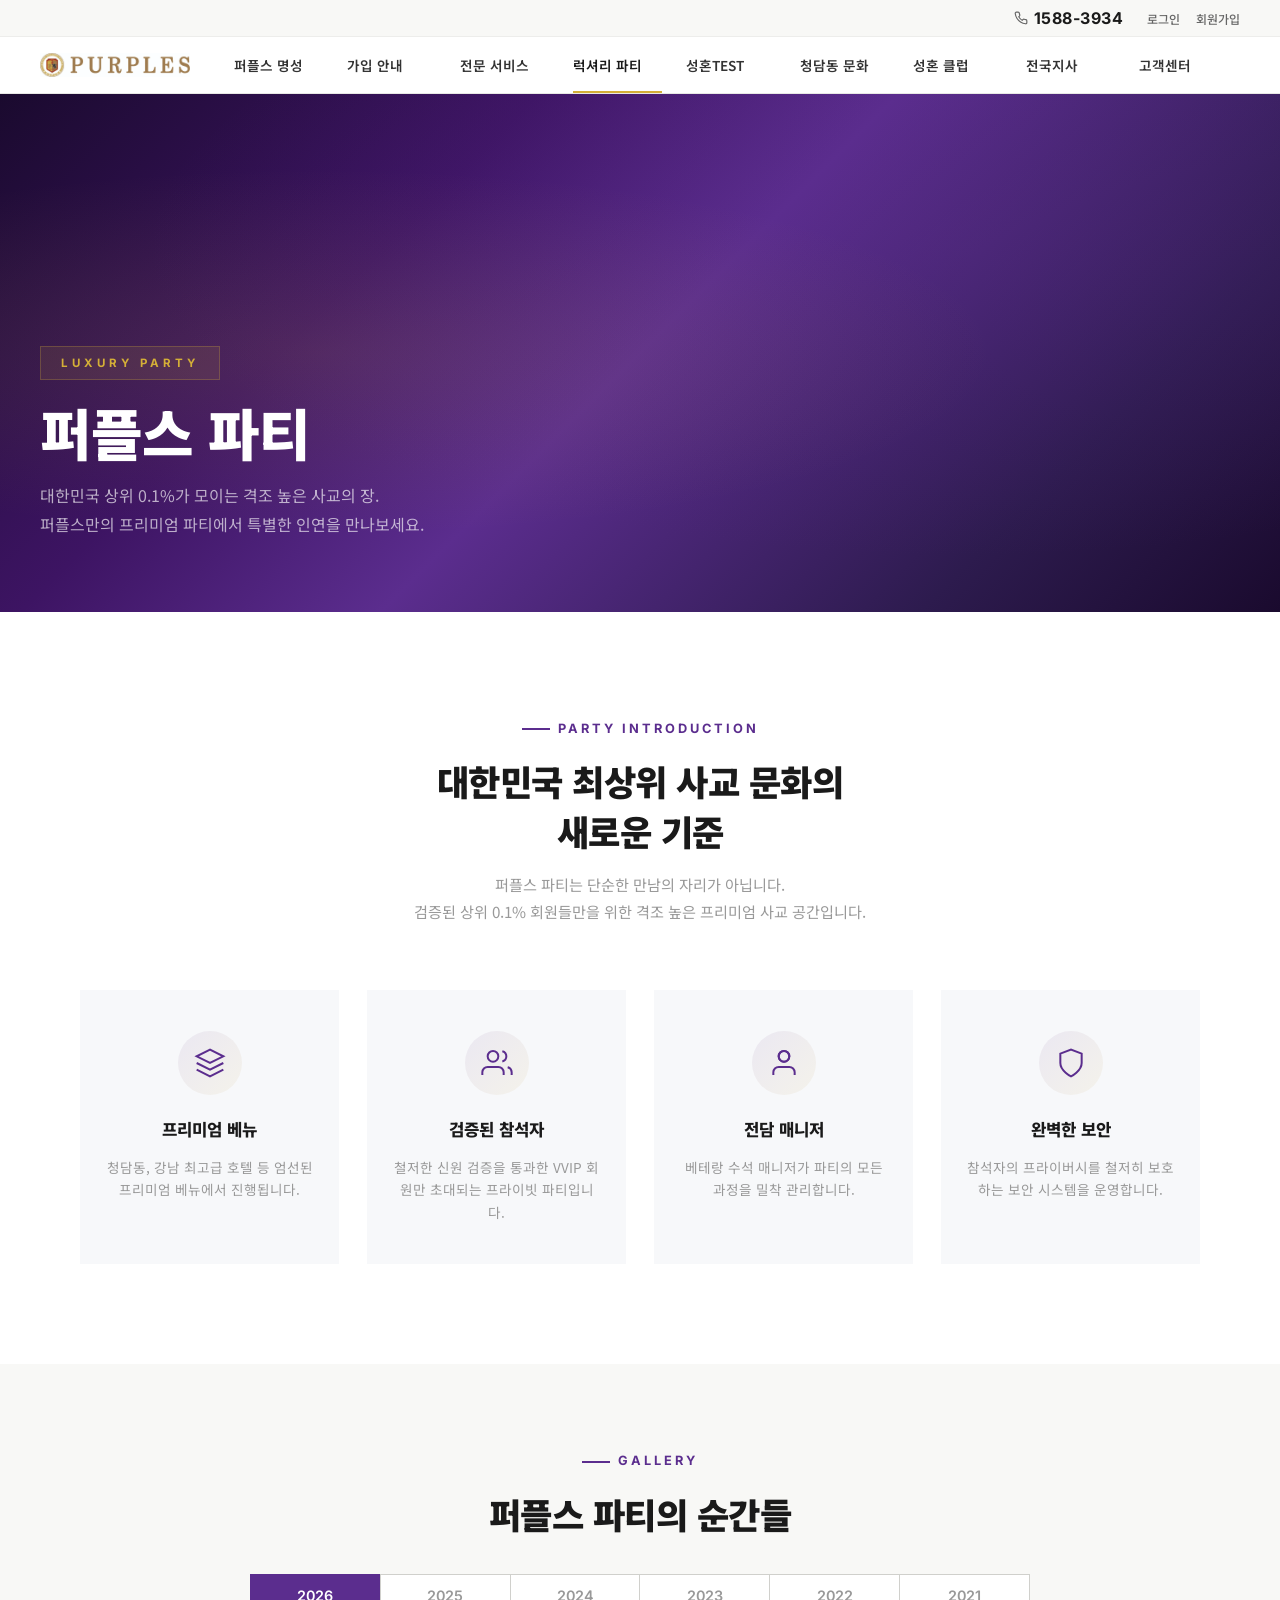
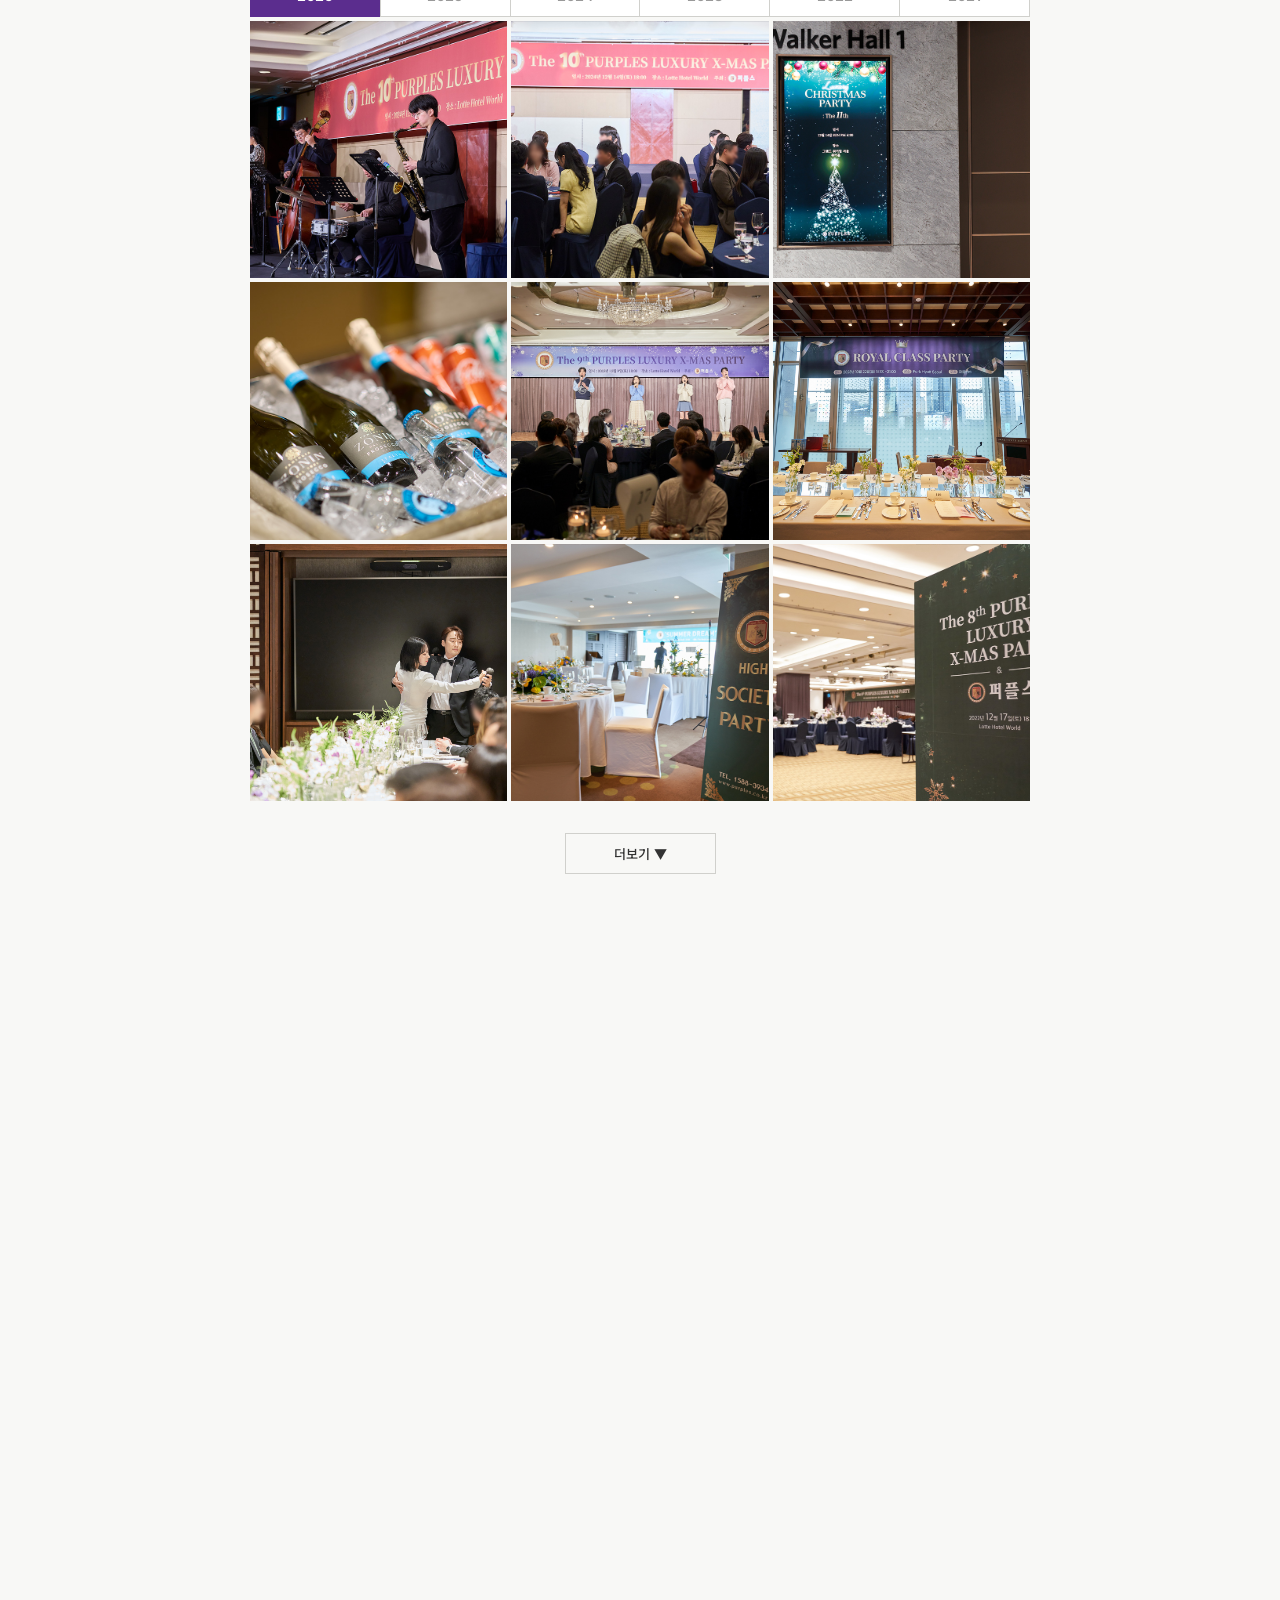
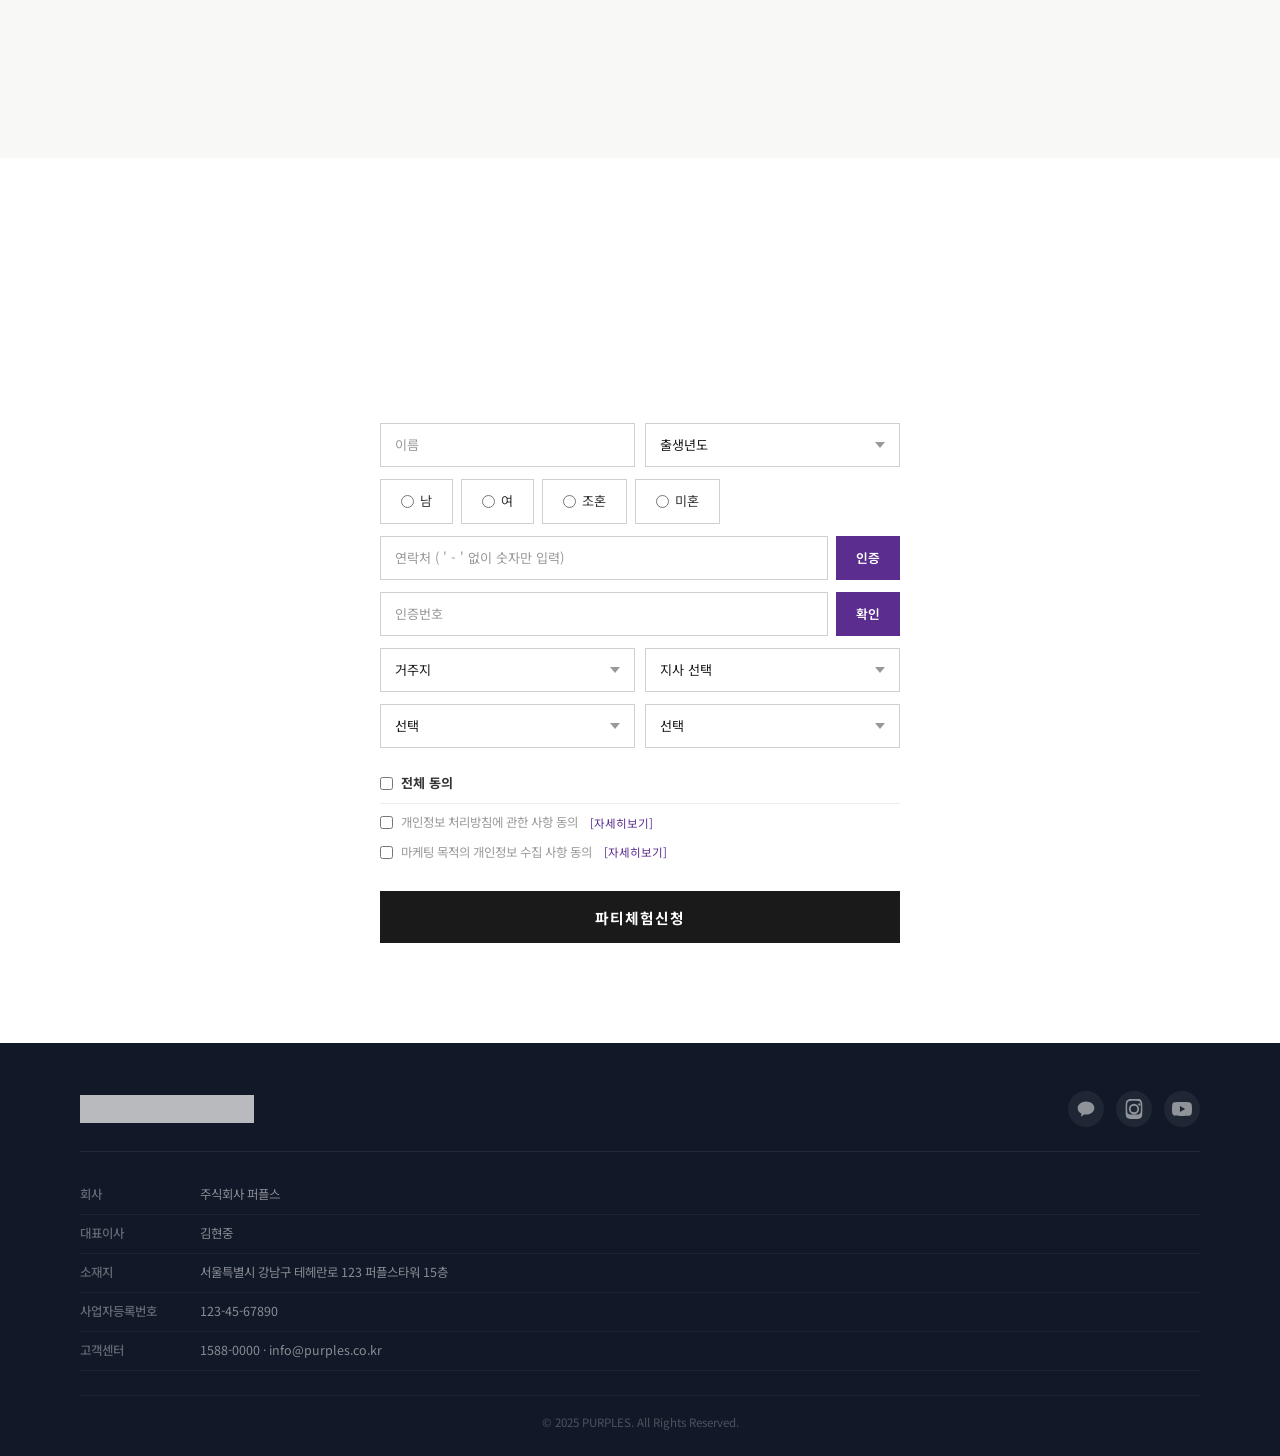
==== commit ddbd1924: "파티 이미지 적용, 수상 이미지 적용, 네트워크 슬라이더 20장, 임시 이미지 생성, 호버 설명 기능 추가" ====
--- a/party.html
+++ b/party.html
@@ -127,58 +127,94 @@
 
             <!-- 인스타그램 스타일 3x3 그리드 -->
             <div class="pty-grid reveal-up" id="ptyGrid">
-                <div class="pty-grid-item" data-src="images/party/party_01.jpg">
-                    <div class="pty-grid-img placeholder-img gradient-5"></div>
-                    <div class="pty-grid-hover">
-                        <svg width="24" height="24" viewBox="0 0 24 24" fill="none" stroke="#fff" stroke-width="2"><circle cx="11" cy="11" r="8"/><path d="M21 21l-4.35-4.35"/></svg>
-                    </div>
-                </div>
-                <div class="pty-grid-item" data-src="images/party/party_02.jpg">
-                    <div class="pty-grid-img placeholder-img gradient-3"></div>
-                    <div class="pty-grid-hover">
-                        <svg width="24" height="24" viewBox="0 0 24 24" fill="none" stroke="#fff" stroke-width="2"><circle cx="11" cy="11" r="8"/><path d="M21 21l-4.35-4.35"/></svg>
-                    </div>
-                </div>
-                <div class="pty-grid-item" data-src="images/party/party_03.jpg">
-                    <div class="pty-grid-img placeholder-img gradient-4"></div>
-                    <div class="pty-grid-hover">
-                        <svg width="24" height="24" viewBox="0 0 24 24" fill="none" stroke="#fff" stroke-width="2"><circle cx="11" cy="11" r="8"/><path d="M21 21l-4.35-4.35"/></svg>
-                    </div>
-                </div>
-                <div class="pty-grid-item" data-src="images/party/party_04.jpg">
-                    <div class="pty-grid-img placeholder-img gradient-7"></div>
-                    <div class="pty-grid-hover">
-                        <svg width="24" height="24" viewBox="0 0 24 24" fill="none" stroke="#fff" stroke-width="2"><circle cx="11" cy="11" r="8"/><path d="M21 21l-4.35-4.35"/></svg>
-                    </div>
-                </div>
-                <div class="pty-grid-item" data-src="images/party/party_05.jpg">
-                    <div class="pty-grid-img placeholder-img gradient-6"></div>
-                    <div class="pty-grid-hover">
-                        <svg width="24" height="24" viewBox="0 0 24 24" fill="none" stroke="#fff" stroke-width="2"><circle cx="11" cy="11" r="8"/><path d="M21 21l-4.35-4.35"/></svg>
-                    </div>
-                </div>
-                <div class="pty-grid-item" data-src="images/party/party_06.jpg">
-                    <div class="pty-grid-img placeholder-img gradient-5"></div>
-                    <div class="pty-grid-hover">
-                        <svg width="24" height="24" viewBox="0 0 24 24" fill="none" stroke="#fff" stroke-width="2"><circle cx="11" cy="11" r="8"/><path d="M21 21l-4.35-4.35"/></svg>
-                    </div>
-                </div>
-                <div class="pty-grid-item" data-src="images/party/party_07.jpg">
-                    <div class="pty-grid-img placeholder-img gradient-3"></div>
-                    <div class="pty-grid-hover">
-                        <svg width="24" height="24" viewBox="0 0 24 24" fill="none" stroke="#fff" stroke-width="2"><circle cx="11" cy="11" r="8"/><path d="M21 21l-4.35-4.35"/></svg>
-                    </div>
-                </div>
-                <div class="pty-grid-item" data-src="images/party/party_08.jpg">
-                    <div class="pty-grid-img placeholder-img gradient-4"></div>
-                    <div class="pty-grid-hover">
-                        <svg width="24" height="24" viewBox="0 0 24 24" fill="none" stroke="#fff" stroke-width="2"><circle cx="11" cy="11" r="8"/><path d="M21 21l-4.35-4.35"/></svg>
-                    </div>
-                </div>
-                <div class="pty-grid-item" data-src="images/party/party_09.jpg">
-                    <div class="pty-grid-img placeholder-img gradient-7"></div>
-                    <div class="pty-grid-hover">
-                        <svg width="24" height="24" viewBox="0 0 24 24" fill="none" stroke="#fff" stroke-width="2"><circle cx="11" cy="11" r="8"/><path d="M21 21l-4.35-4.35"/></svg>
+                <div class="pty-grid-item" data-src="images/party/party_2026_01.jpg">
+                    <div class="pty-grid-img" style="background-image: url('images/party/party_2026_01.jpg')"></div>
+                    <div class="pty-grid-hover">
+                        <div class="pty-grid-info">
+                            <span class="pty-grid-tag">2026 SPRING</span>
+                            <h4>봄 시즌 프리미엄 파티</h4>
+                            <p>청담동 프라이빗 라운지</p>
+                        </div>
+                    </div>
+                </div>
+                <div class="pty-grid-item" data-src="images/party/party_2026_02.jpg">
+                    <div class="pty-grid-img" style="background-image: url('images/party/party_2026_02.jpg')"></div>
+                    <div class="pty-grid-hover">
+                        <div class="pty-grid-info">
+                            <span class="pty-grid-tag">2026 SPRING</span>
+                            <h4>VVIP 칵테일 리셉션</h4>
+                            <p>강남 5성급 호텔 라운지</p>
+                        </div>
+                    </div>
+                </div>
+                <div class="pty-grid-item" data-src="images/party/party_2026_03.jpg">
+                    <div class="pty-grid-img" style="background-image: url('images/party/party_2026_03.jpg')"></div>
+                    <div class="pty-grid-hover">
+                        <div class="pty-grid-info">
+                            <span class="pty-grid-tag">2026 SPRING</span>
+                            <h4>와인 & 다인 소아레</h4>
+                            <p>프렌치 파인다이닝 파티</p>
+                        </div>
+                    </div>
+                </div>
+                <div class="pty-grid-item" data-src="images/party/party_2026_04.jpg">
+                    <div class="pty-grid-img" style="background-image: url('images/party/party_2026_04.jpg')"></div>
+                    <div class="pty-grid-hover">
+                        <div class="pty-grid-info">
+                            <span class="pty-grid-tag">2026 SPRING</span>
+                            <h4>럭셔리 가든 파티</h4>
+                            <p>한남동 프라이빗 가든</p>
+                        </div>
+                    </div>
+                </div>
+                <div class="pty-grid-item" data-src="images/party/party_2026_05.jpg">
+                    <div class="pty-grid-img" style="background-image: url('images/party/party_2026_05.jpg')"></div>
+                    <div class="pty-grid-hover">
+                        <div class="pty-grid-info">
+                            <span class="pty-grid-tag">2026 SPRING</span>
+                            <h4>프리미엄 네트워킹 나이트</h4>
+                            <p>청담 멤버스 클럽</p>
+                        </div>
+                    </div>
+                </div>
+                <div class="pty-grid-item" data-src="images/party/party_2026_06.jpg">
+                    <div class="pty-grid-img" style="background-image: url('images/party/party_2026_06.jpg')"></div>
+                    <div class="pty-grid-hover">
+                        <div class="pty-grid-info">
+                            <span class="pty-grid-tag">2026 SPRING</span>
+                            <h4>아트 & 뮤직 살롱</h4>
+                            <p>갤러리 프라이빗 이벤트</p>
+                        </div>
+                    </div>
+                </div>
+                <div class="pty-grid-item" data-src="images/party/party_2026_07.jpg">
+                    <div class="pty-grid-img" style="background-image: url('images/party/party_2026_07.jpg')"></div>
+                    <div class="pty-grid-hover">
+                        <div class="pty-grid-info">
+                            <span class="pty-grid-tag">2026 SPRING</span>
+                            <h4>시그니처 갈라 디너</h4>
+                            <p>그랜드 볼룸 파티</p>
+                        </div>
+                    </div>
+                </div>
+                <div class="pty-grid-item" data-src="images/party/party_2026_08.jpg">
+                    <div class="pty-grid-img" style="background-image: url('images/party/party_2026_08.jpg')"></div>
+                    <div class="pty-grid-hover">
+                        <div class="pty-grid-info">
+                            <span class="pty-grid-tag">2026 SPRING</span>
+                            <h4>프라이빗 쿠킹 클래스</h4>
+                            <p>미슐랭 셰프와 함께</p>
+                        </div>
+                    </div>
+                </div>
+                <div class="pty-grid-item" data-src="images/party/party_2026_09.jpg">
+                    <div class="pty-grid-img" style="background-image: url('images/party/party_2026_09.jpg')"></div>
+                    <div class="pty-grid-hover">
+                        <div class="pty-grid-info">
+                            <span class="pty-grid-tag">2026 SPRING</span>
+                            <h4>퍼플스 스프링 파이널</h4>
+                            <p>시즌 피날레 이벤트</p>
+                        </div>
                     </div>
                 </div>
             </div>
@@ -330,8 +366,8 @@
 
         function openModal(item) {
             const imgEl = item.querySelector('.pty-grid-img');
-            const computedBg = getComputedStyle(imgEl).background;
-            modalImg.style.background = computedBg;
+            const bgImage = getComputedStyle(imgEl).backgroundImage;
+            modalImg.style.backgroundImage = bgImage;
             modalImg.style.backgroundSize = 'cover';
             modalImg.style.backgroundPosition = 'center';
             modal.classList.add('active');
--- a/css/style.css
+++ b/css/style.css
@@ -178,12 +178,12 @@
     font-size: 0.85rem;
     font-weight: 600;
     color: var(--text);
-    padding: 0 8px;
+    padding: 0 12px;
     height: 56px;
     width: 100%;
     display: flex;
     align-items: center;
-    justify-content: center;
+    justify-content: flex-start;
     cursor: pointer;
     transition: color 0.25s ease, background 0.25s ease;
     white-space: nowrap;
@@ -194,12 +194,12 @@
     content: '';
     position: absolute;
     bottom: 0;
-    left: 8px;
-    right: 8px;
+    left: 12px;
+    right: 12px;
     height: 2px;
     background: var(--gold);
     transform: scaleX(0);
-    transform-origin: center;
+    transform-origin: left;
     transition: transform 0.3s ease;
 }
 
@@ -220,7 +220,7 @@
     left: 0;
     right: 0;
     background: transparent;
-    padding: 20px 8px 16px;
+    padding: 20px 12px 16px;
     opacity: 0;
     visibility: hidden;
     transform: translateY(-4px);
@@ -260,13 +260,13 @@
 
 .gnb-2depth-link {
     display: block;
-    padding: 5px 0;
-    font-size: 0.78rem;
+    padding: 4px 0;
+    font-size: 0.72rem;
     font-weight: 400;
     color: var(--text-light);
     transition: color 0.2s ease;
     white-space: nowrap;
-    line-height: 1.6;
+    line-height: 1.55;
     text-align: left;
 }
 
@@ -1039,6 +1039,7 @@
     aspect-ratio: 4 / 3;
     background: #E8E8E8;
     border-radius: 0;
+    border: 1px solid #D0D0CC;
     overflow: hidden;
     position: relative;
     display: flex;
@@ -1691,7 +1692,11 @@
 
     .gnb-1depth {
         font-size: 0.75rem;
-        padding: 0 4px;
+        padding: 0 6px;
+    }
+
+    .gnb-2depth {
+        padding: 20px 6px 16px;
     }
 
     .gnb-2depth-link {
@@ -2077,3 +2082,32 @@
     background: #fff;
     transform: scale(1.3);
 }
+
+/* 슬라이드 이미지 */
+.ch5-slide img {
+    width: 100%;
+    height: 100%;
+    object-fit: cover;
+}
+
+/* 슬라이더 카운터 */
+.ch5-slider-counter {
+    position: absolute;
+    bottom: 16px;
+    left: 50%;
+    transform: translateX(-50%);
+    font-family: var(--font-en);
+    font-size: 0.78rem;
+    font-weight: 600;
+    color: rgba(255,255,255,0.7);
+    letter-spacing: 2px;
+    z-index: 3;
+    background: rgba(0,0,0,0.3);
+    padding: 4px 14px;
+    backdrop-filter: blur(4px);
+}
+
+.ch5-slider-counter .ch5-current {
+    color: #fff;
+    font-weight: 800;
+}
--- a/css/party.css
+++ b/css/party.css
@@ -211,20 +211,58 @@
 .pty-grid-hover {
     position: absolute;
     inset: 0;
-    background: rgba(0,0,0,0.35);
-    display: flex;
-    align-items: center;
-    justify-content: center;
+    background: linear-gradient(0deg, rgba(0,0,0,0.72) 0%, rgba(0,0,0,0.25) 50%, transparent 100%);
+    display: flex;
+    align-items: flex-end;
+    justify-content: flex-start;
+    padding: 20px;
     opacity: 0;
-    transition: opacity 0.3s ease;
+    transition: opacity 0.35s ease;
 }
 
 .pty-grid-item:hover .pty-grid-img {
-    transform: scale(1.05);
+    transform: scale(1.08);
 }
 
 .pty-grid-item:hover .pty-grid-hover {
     opacity: 1;
+}
+
+/* 호버 텍스트 정보 */
+.pty-grid-info {
+    transform: translateY(12px);
+    transition: transform 0.35s var(--ease);
+}
+
+.pty-grid-item:hover .pty-grid-info {
+    transform: translateY(0);
+}
+
+.pty-grid-tag {
+    display: inline-block;
+    font-family: var(--font-en);
+    font-size: 0.6rem;
+    font-weight: 700;
+    letter-spacing: 2px;
+    color: var(--gold);
+    background: rgba(212,175,55,0.15);
+    border: 1px solid rgba(212,175,55,0.3);
+    padding: 3px 10px;
+    margin-bottom: 8px;
+}
+
+.pty-grid-info h4 {
+    font-size: 0.88rem;
+    font-weight: 700;
+    color: #fff;
+    margin-bottom: 3px;
+    line-height: 1.3;
+}
+
+.pty-grid-info p {
+    font-size: 0.72rem;
+    color: rgba(255,255,255,0.6);
+    font-weight: 400;
 }
 
 /* 더보기 버튼 */
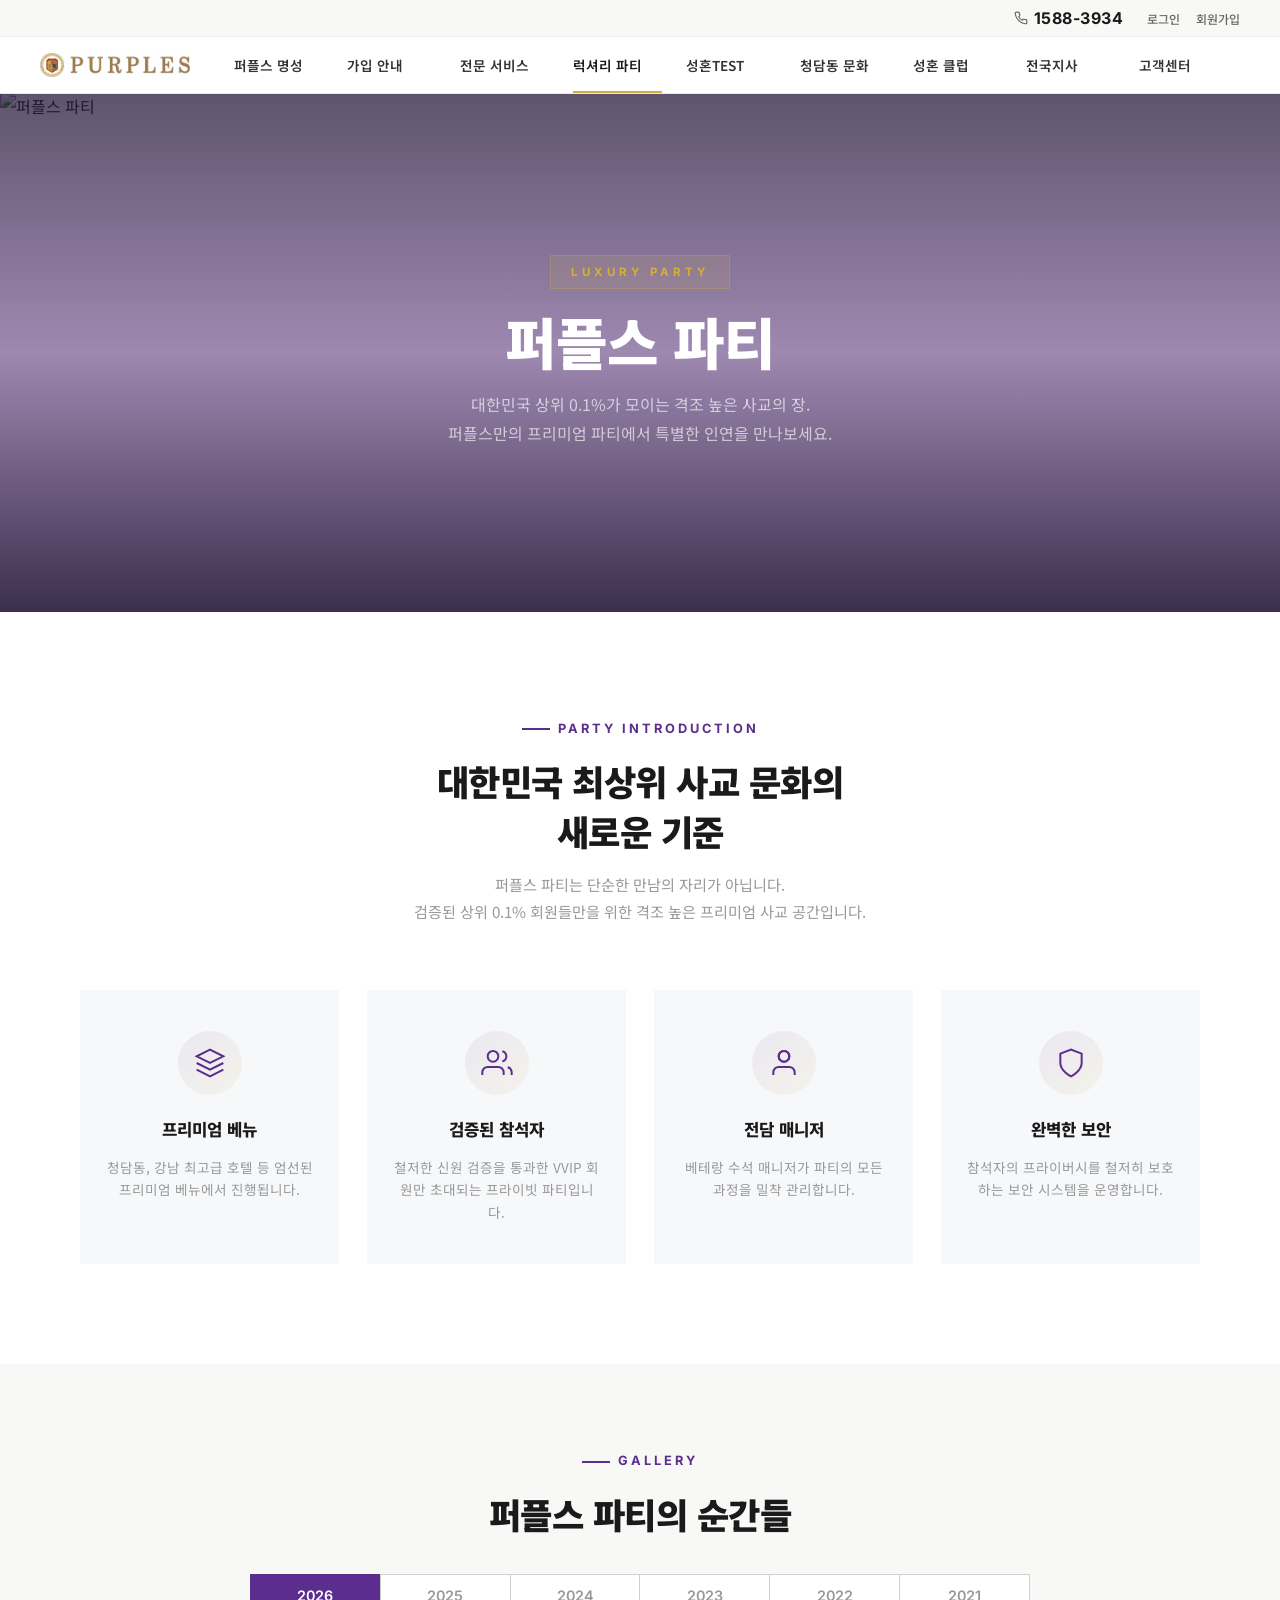
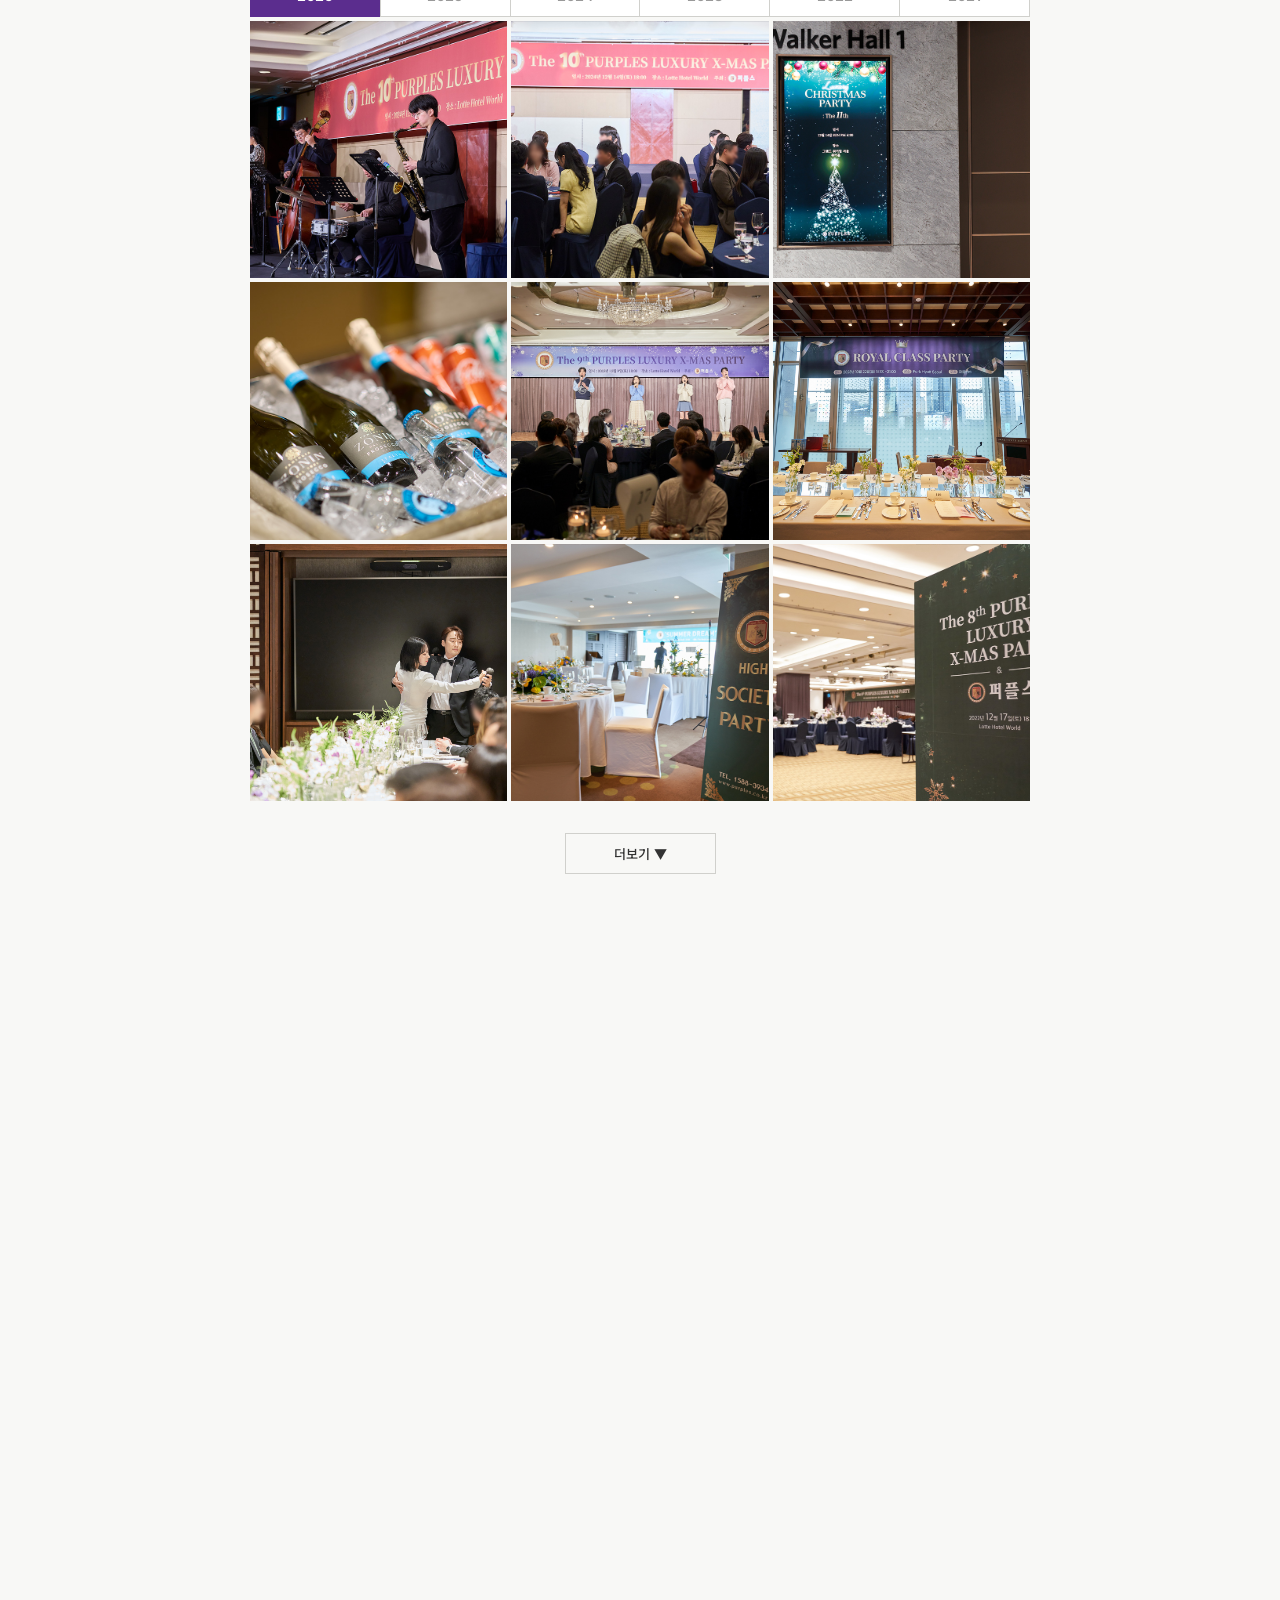
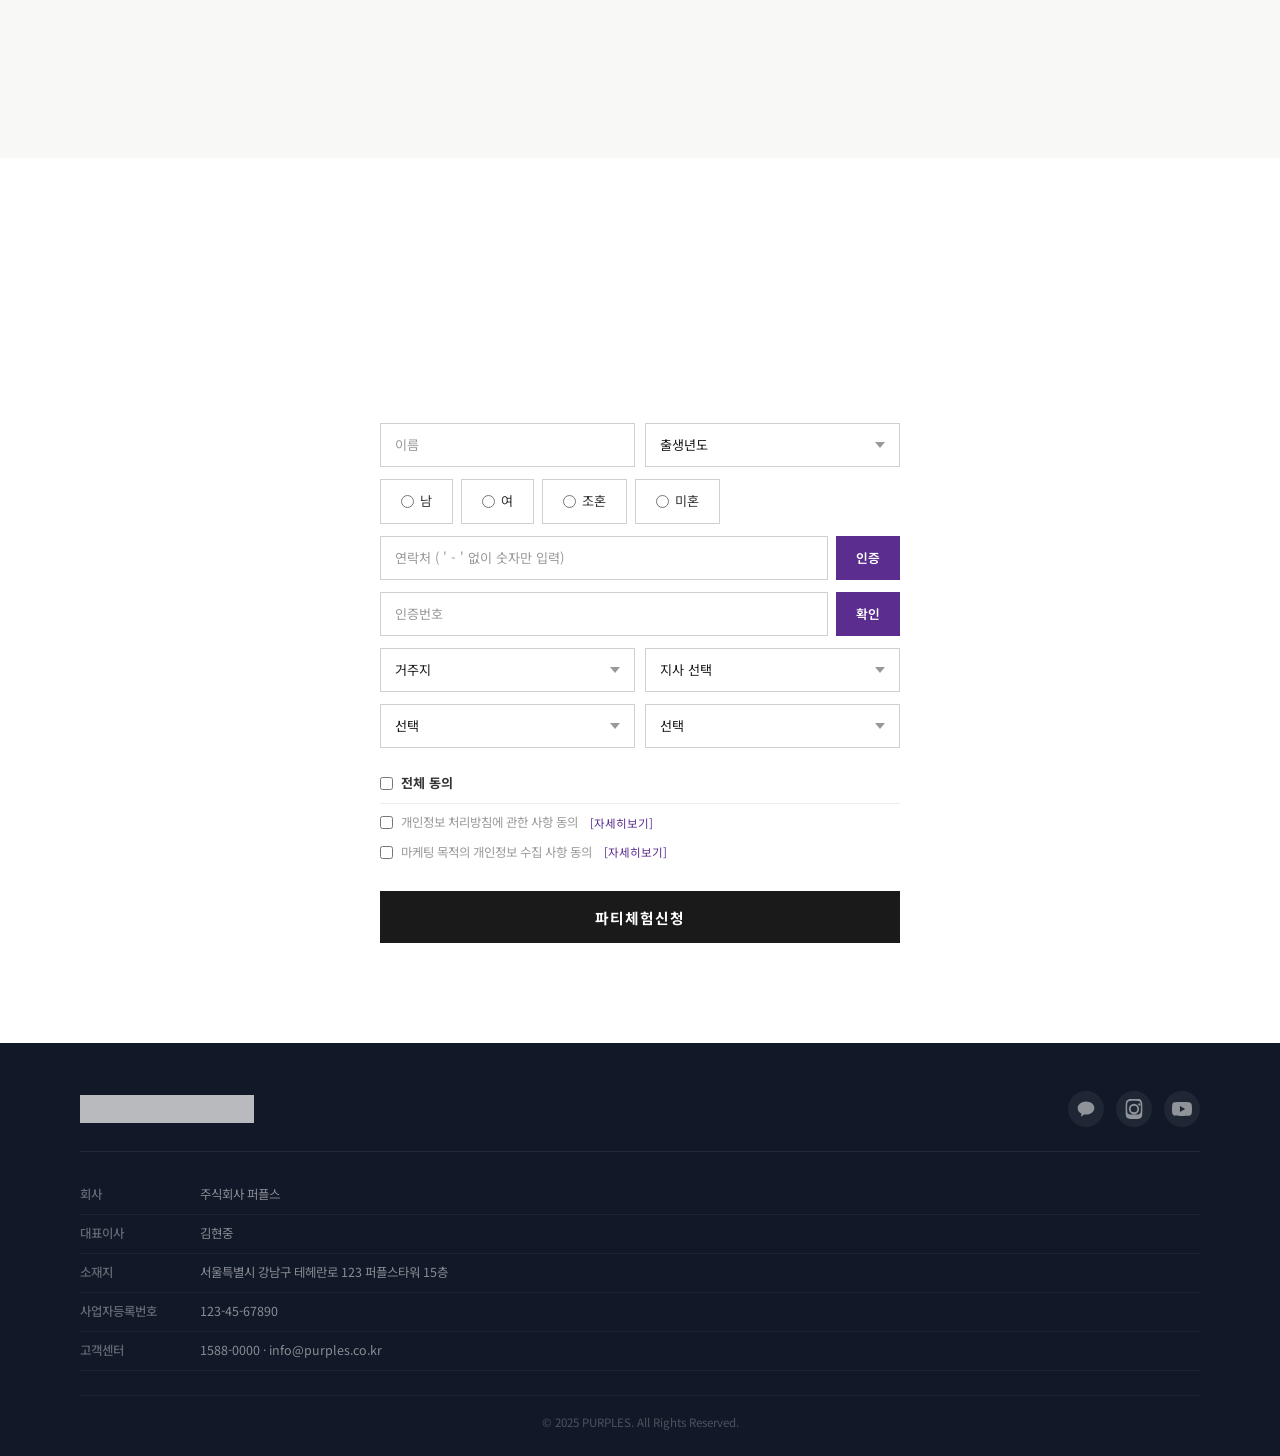
==== commit 458b2fa8: "파티 페이지 리뉴얼 및 히어로 섹션 이미지 업데이트" ====
--- a/party.html
+++ b/party.html
@@ -54,6 +54,7 @@
     <!-- ===== HERO BANNER ===== -->
     <section class="party-hero" id="partyHero">
         <div class="party-hero-bg">
+            <img src="images/hero/hero_party.jpg" alt="퍼플스 파티" class="party-hero-bg-img">
             <div class="party-hero-pattern"></div>
         </div>
         <div class="party-hero-content">
--- a/css/style.css
+++ b/css/style.css
@@ -335,40 +335,37 @@
     margin-top: 92px;
     overflow: hidden;
     display: flex;
-    align-items: flex-end;
+    align-items: center;
+    justify-content: center;
 }
 
 .hero-bg {
     position: absolute;
     inset: 0;
-    background: linear-gradient(135deg, #1a2744 0%, #2d1b4e 30%, #3d2768 50%, #2a3d5f 100%);
-}
-
-.hero-pattern {
+}
+
+.hero-bg-img {
+    width: 100%;
+    height: 100%;
+    object-fit: cover;
+    object-position: center;
+    display: block;
+}
+
+.hero-overlay {
     position: absolute;
     inset: 0;
-    background:
-        radial-gradient(ellipse at 30% 40%, rgba(91,45,142,0.3) 0%, transparent 60%),
-        radial-gradient(ellipse at 70% 60%, rgba(212,175,55,0.08) 0%, transparent 50%);
-}
-
-.hero-pattern::before {
-    content: '';
-    position: absolute;
-    inset: 0;
-    background-image:
-        linear-gradient(rgba(255,255,255,0.03) 1px, transparent 1px),
-        linear-gradient(90deg, rgba(255,255,255,0.03) 1px, transparent 1px);
-    background-size: 60px 60px;
+    background: rgba(0, 0, 0, 0.2);
 }
 
 .hero-content {
     position: relative;
     z-index: 2;
-    padding: 0 var(--pad) 60px;
+    padding: 0 var(--pad);
     max-width: var(--max-w);
     margin: 0 auto;
     width: 100%;
+    text-align: center;
 }
 
 .hero-title {
@@ -385,7 +382,9 @@
     color: rgba(255,255,255,0.7);
     line-height: 1.8;
     margin-bottom: 24px;
-    max-width: 500px;
+    max-width: 600px;
+    margin-left: auto;
+    margin-right: auto;
 }
 
 .hero-tags {
@@ -456,10 +455,10 @@
 }
 
 .chapter-title {
-    font-size: 1.85rem;
-    font-weight: 800;
-    color: var(--dark);
-    line-height: 1.5;
+    font-size: 2.225rem;
+    font-weight: 900;
+    color: var(--dark);
+    line-height: 1.4;
     margin-bottom: 20px;
     letter-spacing: -0.5px;
 }
@@ -510,6 +509,22 @@
 .gradient-6 { background: linear-gradient(135deg, #1a3044, #2d5a7b, #1a4060); }
 .gradient-7 { background: linear-gradient(135deg, #2d1b4e, #5B2D8E, #3d2768); }
 
+/* === IMAGE PLACEHOLDER === */
+.img-placeholder {
+    width: 100%;
+    height: 100%;
+    display: flex;
+    align-items: center;
+    justify-content: center;
+    background: #F0F0F0;
+    color: var(--text-muted);
+    font-size: 0.85rem;
+    font-weight: 500;
+    letter-spacing: 0.5px;
+    border: 1px dashed #D0D0CC;
+    box-sizing: border-box;
+}
+
 /* === CHAPTER 01 FULLWIDTH === */
 .chapter-fullwidth {
     padding: 80px 0;
@@ -531,9 +546,9 @@
 }
 
 .ch01-subtitle {
-    font-size: 1.275rem;
-    color: var(--text-muted);
-    line-height: 1.7;
+    font-size: 0.95rem;
+    color: var(--text-light);
+    line-height: 1.6;
 }
 
 .ch01-cards {
@@ -594,7 +609,7 @@
     font-family: var(--font-en);
     font-size: 53px;
     font-weight: 800;
-    color: var(--dark);
+    color: var(--purple-main);
     letter-spacing: -1px;
 }
 
@@ -602,7 +617,7 @@
     font-family: var(--font);
     font-size: 1.2rem;
     font-weight: 600;
-    color: var(--dark);
+    color: var(--purple-main);
     margin-left: 2px;
 }
 
@@ -785,21 +800,23 @@
     color: var(--text);
 }
 
-/* Panels container - 2 cards per view */
+/* Panels container */
 .hz-panels {
     display: flex;
     width: auto;
     will-change: transform;
     transition: none;
-    padding: 150px 60px 0;
-    gap: 150px;
+    padding: 150px 4vw 0;
+    gap: 5vw;
     box-sizing: border-box;
     align-items: center;
     height: 100%;
 }
 
 .hz-panel {
-    width: 350px;
+    width: 28vw;
+    min-width: 280px;
+    max-width: 525px;
     flex-shrink: 0;
     opacity: 0.3;
     transform: translateY(20px);
@@ -813,11 +830,13 @@
 
 /* Card style */
 .hz-card {
-    background: transparent;
+    background: var(--white);
     border-radius: 0;
     padding: 0;
     overflow: hidden;
-    transition: box-shadow 0.3s ease;
+    border: 1px solid var(--border);
+    box-shadow: none;
+    transition: transform 0.3s ease;
 }
 
 .hz-panel.active .hz-card {
@@ -827,7 +846,6 @@
 /* Card image placeholder */
 .hz-card-img {
     width: 100%;
-    max-width: 350px;
     aspect-ratio: 16 / 9;
     background: #E8E8E8;
     border-radius: 0;
@@ -854,14 +872,16 @@
 }
 
 .hz-panel-year {
-    display: block;
+    display: inline-block;
     font-family: var(--font-en);
-    font-size: 0.85rem;
+    font-size: 0.78rem;
     font-weight: 700;
-    color: var(--dark);
+    color: #fff;
+    background: var(--purple-main);
     letter-spacing: 0.5px;
-    margin-bottom: 6px;
-    padding: 16px 16px 0;
+    margin: 16px 16px 8px;
+    padding: 5px 14px;
+    border-radius: 100px;
 }
 
 .hz-panel-title {
@@ -991,6 +1011,7 @@
 .awards-cat-count {
     font-family: var(--font-en);
     font-weight: 900;
+    font-size: calc(1.4rem + 4px);
     color: var(--purple-main);
 }
 
@@ -2111,3 +2132,61 @@
     color: #fff;
     font-weight: 800;
 }
+
+/* === RESPONSIVE: TIMELINE === */
+@media (max-width: 1024px) {
+    .hz-panels {
+        padding: 140px 3vw 0;
+        gap: 4vw;
+    }
+    .hz-panel {
+        width: 38vw;
+    }
+    .hz-header {
+        padding: 80px 30px 16px;
+    }
+    .hz-title {
+        font-size: 1.8rem;
+    }
+}
+
+@media (max-width: 768px) {
+    .hz-panels {
+        padding: 130px 5vw 0;
+        gap: 5vw;
+    }
+    .hz-panel {
+        width: 70vw;
+        max-width: none;
+    }
+    .hz-header {
+        padding: 72px 20px 12px;
+    }
+    .hz-title {
+        font-size: 1.4rem;
+    }
+    .hz-progress {
+        left: 20px;
+        right: 20px;
+    }
+    .hz-year-nav {
+        left: 20px;
+        right: 20px;
+    }
+}
+
+@media (max-width: 480px) {
+    .hz-panels {
+        padding: 120px 4vw 0;
+        gap: 4vw;
+    }
+    .hz-panel {
+        width: 85vw;
+    }
+    .hz-title {
+        font-size: 1.2rem;
+    }
+    .hz-year-dot {
+        font-size: 0.65rem;
+    }
+}
--- a/css/party.css
+++ b/css/party.css
@@ -10,27 +10,34 @@
     margin-top: 92px;
     overflow: hidden;
     display: flex;
-    align-items: flex-end;
+    align-items: center;
+    justify-content: center;
 }
 
 .party-hero-bg {
     position: absolute;
     inset: 0;
-    background: linear-gradient(135deg, #1a0a2e 0%, #3d1463 30%, #5B2D8E 50%, #2d1b4e 80%, #1a0a2e 100%);
+}
+
+.party-hero-bg-img {
+    width: 100%;
+    height: 100%;
+    object-fit: cover;
+    object-position: center;
 }
 
 .party-hero-pattern {
     position: absolute;
     inset: 0;
     background:
-        radial-gradient(ellipse at 25% 50%, rgba(212,175,55,0.12) 0%, transparent 50%),
-        radial-gradient(ellipse at 75% 30%, rgba(91,45,142,0.25) 0%, transparent 60%);
+        linear-gradient(0deg, rgba(26,10,46,0.85) 0%, rgba(61,20,99,0.5) 50%, rgba(26,10,46,0.7) 100%);
 }
 
 .party-hero-content {
     position: relative;
     z-index: 2;
-    padding: 0 var(--pad) 72px;
+    text-align: center;
+    padding: 0 var(--pad);
     max-width: 1280px;
     margin: 0 auto;
     width: 100%;
@@ -63,6 +70,7 @@
     color: rgba(255,255,255,0.65);
     line-height: 1.85;
     max-width: 520px;
+    margin: 0 auto;
 }
 
 /* === PARTY SECTIONS COMMON === */
